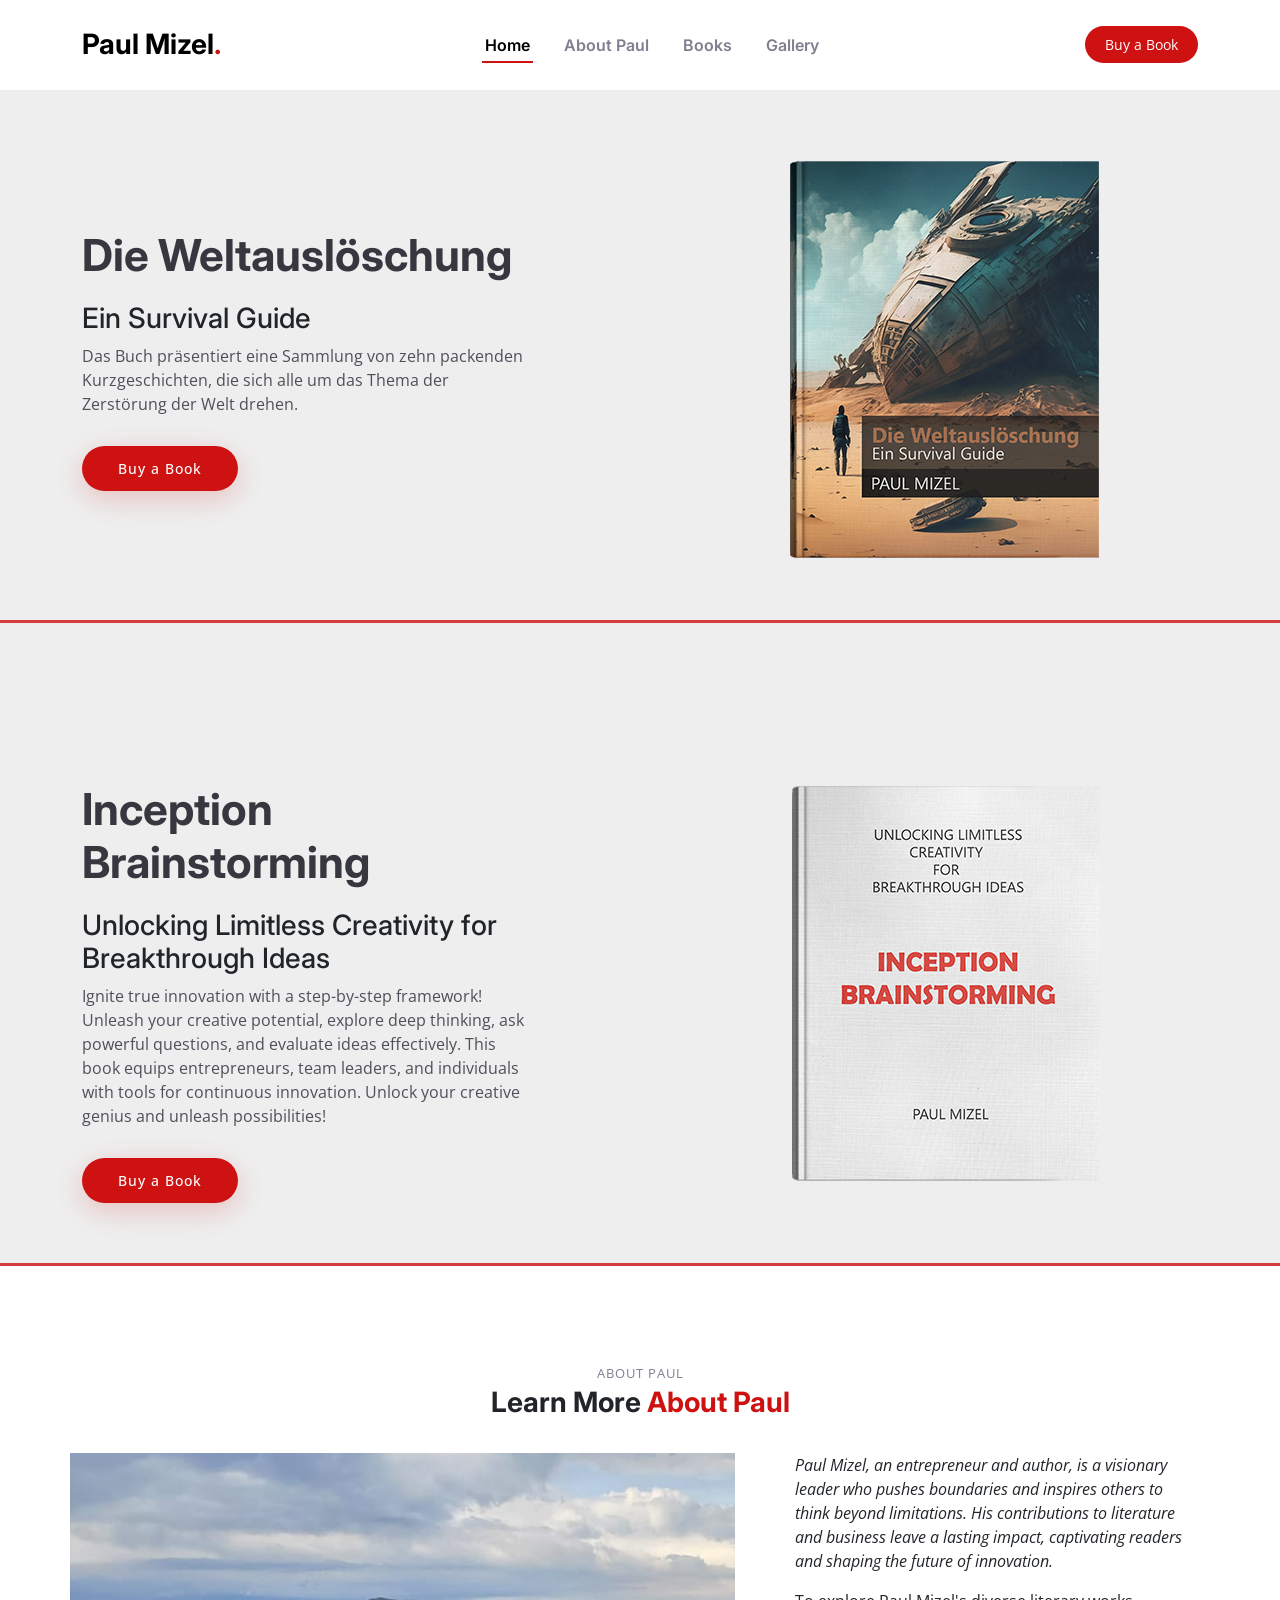
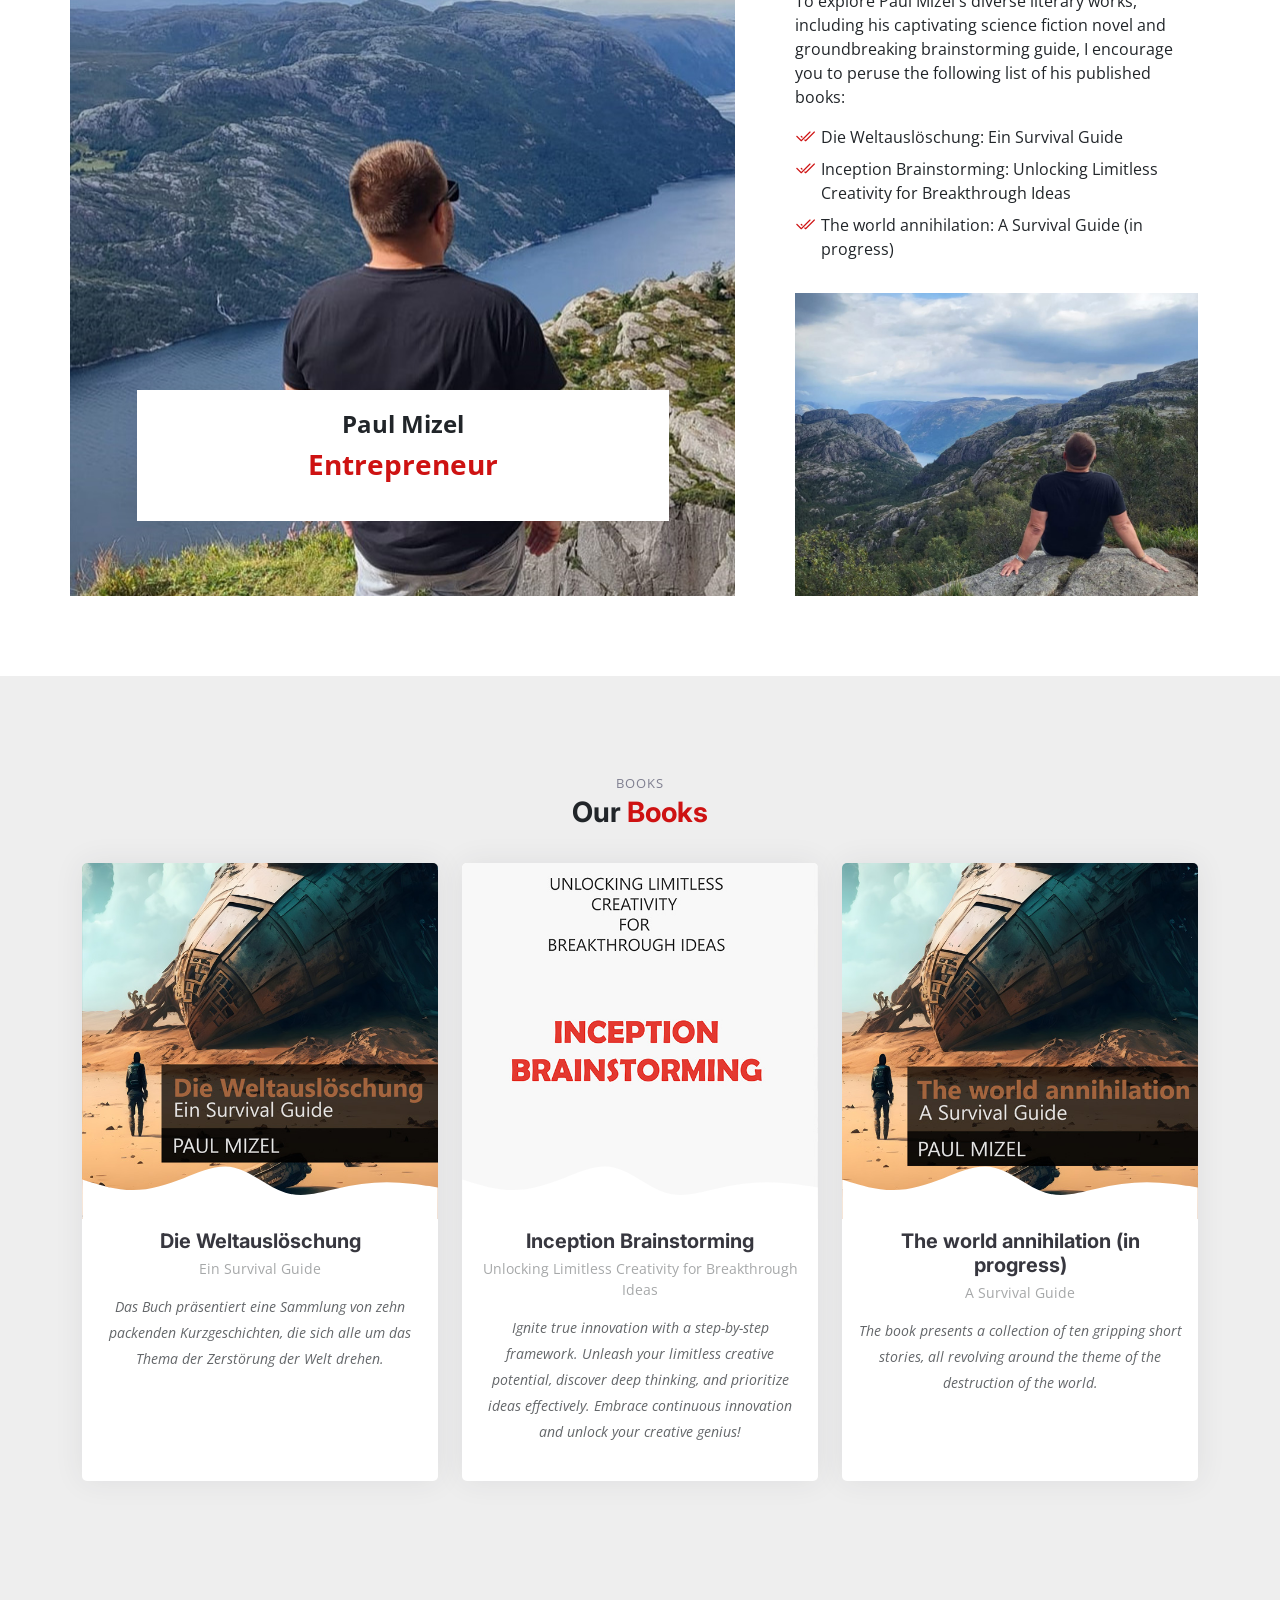
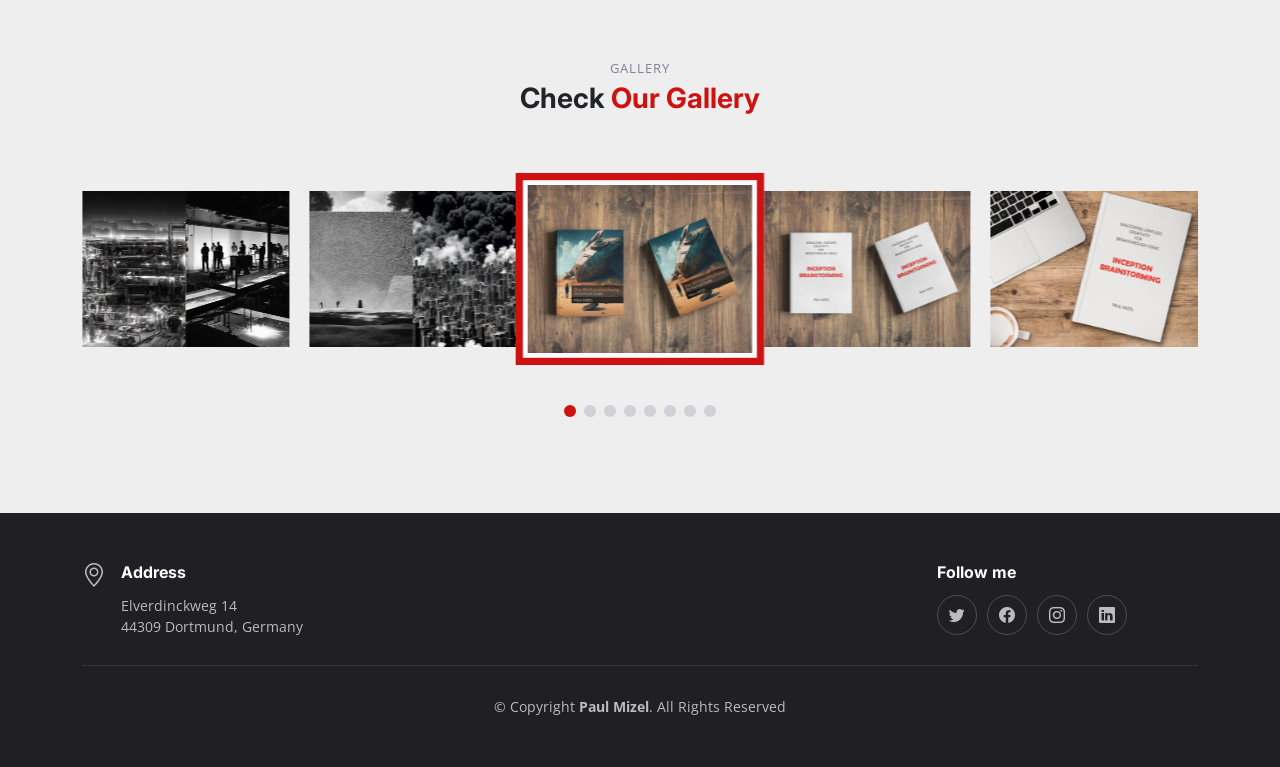
==== docs/index.html @ 8e51899e "update website" ====
<!DOCTYPE html>
<html lang="en">
<head>
<meta charset="utf-8">
<meta content="width=device-width, initial-scale=1.0" name="viewport">
<title>Paul Mizel</title>
<meta content="" name="description">
<meta content="" name="keywords">
<!-- Favicons -->
<link href="assets/img/favicon.png" rel="icon">
<link href="assets/img/apple-touch-icon.png" rel="apple-touch-icon">
<!-- Google Fonts -->
<link rel="preconnect" href="https://fonts.googleapis.com">
<link rel="preconnect" href="https://fonts.gstatic.com" crossorigin>
<link href="https://fonts.googleapis.com/css2?family=Open+Sans:ital,wght@0,300;0,400;0,500;0,600;0,700;1,300;1,400;1,600;1,700&family=Amatic+SC:ital,wght@0,300;0,400;0,500;0,600;0,700;1,300;1,400;1,500;1,600;1,700&family=Inter:ital,wght@0,300;0,400;0,500;0,600;0,700;1,300;1,400;1,500;1,600;1,700&display=swap" rel="stylesheet">
<!-- Vendor CSS Files -->
<link href="assets/vendor/bootstrap/css/bootstrap.min.css" rel="stylesheet">
<link href="assets/vendor/bootstrap-icons/bootstrap-icons.css" rel="stylesheet">
<link href="assets/vendor/aos/aos.css" rel="stylesheet">
<link href="assets/vendor/glightbox/css/glightbox.min.css" rel="stylesheet">
<link href="assets/vendor/swiper/swiper-bundle.min.css" rel="stylesheet">
<!-- Template Main CSS File -->
<link href="assets/css/main.css" rel="stylesheet">
</head>
<body>
<!-- ======= Header ======= -->
<header id="header" class="header fixed-top d-flex align-items-center">
<div class="container d-flex align-items-center justify-content-between">
<a href="index.html" class="logo d-flex align-items-center me-auto me-lg-0">
<!-- Uncomment the line below if you also wish to use an image logo -->
<!-- <img src="assets/img/logo.png" alt=""> -->
<h1>Paul Mizel<span>.</span></h1>
</a>
<nav id="navbar" class="navbar">
<ul>
<li><a href="#hero">Home</a></li>
<li><a href="#about">About Paul</a></li>
<li><a href="#books">Books</a></li>
<!--
<li><a href="#events">Events</a></li>
<li><a href="#chefs">Chefs</a></li>
-->
<li><a href="#gallery">Gallery</a></li>
<!--
<li class="dropdown"><a href="#"><span>Drop Down</span> <i class="bi bi-chevron-down dropdown-indicator"></i></a>
<ul>
<li><a href="#">Drop Down 1</a></li>
<li class="dropdown"><a href="#"><span>Deep Drop Down</span> <i class="bi bi-chevron-down dropdown-indicator"></i></a>
<ul>
<li><a href="#">Deep Drop Down 1</a></li>
<li><a href="#">Deep Drop Down 2</a></li>
<li><a href="#">Deep Drop Down 3</a></li>
<li><a href="#">Deep Drop Down 4</a></li>
<li><a href="#">Deep Drop Down 5</a></li>
</ul>
</li>
<li><a href="#">Drop Down 2</a></li>
<li><a href="#">Drop Down 3</a></li>
<li><a href="#">Drop Down 4</a></li>
</ul>
</li>
<li><a href="#contact">Contact</a></li>
-->
</ul>
</nav><!-- .navbar -->
<a class="btn-book-a-table" href="https://www.amazon.com/stores/Paul-Mizel/author/B0C53MPQ5F" target="_blank">Buy a Book</a>
<i class="mobile-nav-toggle mobile-nav-show bi bi-list"></i>
<i class="mobile-nav-toggle mobile-nav-hide d-none bi bi-x"></i>
</div>
</header><!-- End Header -->
<!-- ======= Hero Section ======= -->
<section id="hero" class="hero d-flex align-items-center section-bg">
<div class="container">
<div class="row justify-content-between gy-5">
<div class="col-lg-5 order-2 order-lg-1 d-flex flex-column justify-content-center align-items-center align-items-lg-start text-center text-lg-start">
<h2 data-aos="fade-up">Die Weltauslöschung</h2>
<h3 data-aos="fade-up">Ein Survival Guide</h3>
<p data-aos="fade-up" data-aos-delay="100">
Das Buch präsentiert eine Sammlung von zehn packenden Kurzgeschichten,
die sich alle um das Thema der Zerstörung der Welt drehen.
</p>
<div class="d-flex" data-aos="fade-up" data-aos-delay="200">
<a href="https://www.amazon.de/Die-Weltausl%C3%B6schung-Ein-Survival-Guide/dp/B0C51XG72P" class="btn-book-a-table" target="_blank">Buy a Book</a>
<!--<a href="https://www.youtube.com/watch?v=LXb3EKWsInQ" class="glightbox btn-watch-video d-flex align-items-center"><i class="bi bi-play-circle"></i><span>Watch Video</span></a>-->
</div>
</div>
<div class="col-lg-5 order-1 order-lg-2 text-center text-lg-start">
<img src="assets/img/hero-img-1.png" class="img-fluid" alt="" data-aos="zoom-out" data-aos-delay="300">
</div>
</div>
</div>
</section><!-- End Hero Section -->
<!-- ======= Hero Section ======= -->
<section id="hero" class="hero d-flex align-items-center section-bg">
<div class="container">
<div class="row justify-content-between gy-5">
<div class="col-lg-5 order-2 order-lg-1 d-flex flex-column justify-content-center align-items-center align-items-lg-start text-center text-lg-start">
<h2 data-aos="fade-up">Inception Brainstorming</h2>
<h3 data-aos="fade-up">Unlocking Limitless Creativity for Breakthrough Ideas</h3>
<p data-aos="fade-up" data-aos-delay="100">
Ignite true innovation with a step-by-step framework! Unleash your creative potential, explore deep thinking, ask powerful questions, and evaluate ideas effectively.
This book equips entrepreneurs, team leaders, and individuals with tools for continuous innovation. Unlock your creative genius and unleash possibilities!
</p>
<div class="d-flex" data-aos="fade-up" data-aos-delay="200">
<a href="https://www.amazon.com/dp/B0C5P9NNXL?ref_=ast_author_dp" class="btn-book-a-table" target="_blank">Buy a Book</a>
<!--<a href="https://www.youtube.com/watch?v=LXb3EKWsInQ" class="glightbox btn-watch-video d-flex align-items-center"><i class="bi bi-play-circle"></i><span>Watch Video</span></a>-->
</div>
</div>
<div class="col-lg-5 order-1 order-lg-2 text-center text-lg-start">
<img src="assets/img/hero-img-2.png" class="img-fluid" alt="" data-aos="zoom-out" data-aos-delay="300">
</div>
</div>
</div>
</section><!-- End Hero Section -->
<main id="main">
<!-- ======= About Section ======= -->
<section id="about" class="about">
<div class="container" data-aos="fade-up">
<div class="section-header">
<h2>About Paul</h2>
<p>Learn More <span>About Paul</span></p>
</div>
<div class="row gy-4">
<div class="col-lg-7 position-relative about-img" style="background-image: url(assets/img/about.jpg) ;" data-aos="fade-up" data-aos-delay="150">
<div class="call-us position-absolute">
<h4>Paul Mizel</h4>
<p>Entrepreneur</p>
</div>
</div>
<div class="col-lg-5 d-flex align-items-end" data-aos="fade-up" data-aos-delay="300">
<div class="content ps-0 ps-lg-5">
<p class="fst-italic">
Paul Mizel, an entrepreneur and author, is a visionary leader who pushes boundaries and inspires others to think beyond limitations.
His contributions to literature and business leave a lasting impact, captivating readers and shaping the future of innovation.
</p>
<p>
To explore Paul Mizel's diverse literary works, including his captivating science fiction novel and groundbreaking brainstorming guide, I encourage you to peruse the following list of his published books:
</p>
<ul>
<li><i class="bi bi-check2-all"></i> Die Weltauslöschung: Ein Survival Guide</li>
<li><i class="bi bi-check2-all"></i> Inception Brainstorming: Unlocking Limitless Creativity for Breakthrough Ideas</li>
<li><i class="bi bi-check2-all"></i> The world annihilation: A Survival Guide (in progress)</li>
</ul>
<div class="position-relative mt-4">
<img src="assets/img/about-2.jpg" class="img-fluid" alt="">
<!--<a href="https://www.youtube.com/watch?v=LXb3EKWsInQ" class="glightbox play-btn"></a>-->
</div>
</div>
</div>
</div>
</div>
</section><!-- End About Section -->
<!-- ======= Chefs Section ======= -->
<section id="books" class="chefs section-bg">
<div class="container" data-aos="fade-up">
<div class="section-header">
<h2>Books</h2>
<p>Our <span>Books</span></p>
</div>
<div class="row gy-4">
<div class="col-lg-4 col-md-6 d-flex align-items-stretch" data-aos="fade-up" data-aos-delay="100">
<div class="chef-member">
<div class="member-img">
<img src="assets/img/books/1.jpg" class="img-fluid" alt="">
<div class="social">
<a href=""><i class="bi bi-eye"></i></a>
<a href=""><i class="bi bi-bag"></i></a>
</div>
</div>
<div class="member-info">
<h4>Die Weltauslöschung</h4>
<span>Ein Survival Guide</span>
<p>Das Buch präsentiert eine Sammlung von zehn packenden Kurzgeschichten,
die sich alle um das Thema der Zerstörung der Welt drehen. </p>
</div>
</div>
</div><!-- End Chefs Member -->
<div class="col-lg-4 col-md-6 d-flex align-items-stretch" data-aos="fade-up" data-aos-delay="200">
<div class="chef-member">
<div class="member-img">
<img src="assets/img/books/2.jpg" class="img-fluid" alt="">
<div class="social">
<a href=""><i class="bi bi-eye"></i></a>
<a href=""><i class="bi bi-bag"></i></a>
</div>
</div>
<div class="member-info">
<h4>Inception Brainstorming</h4>
<span>Unlocking Limitless Creativity for Breakthrough Ideas</span>
<p>Ignite true innovation with a step-by-step framework. Unleash your limitless creative potential, discover deep thinking, and prioritize ideas effectively.
Embrace continuous innovation and unlock your creative genius!</p>
</div>
</div>
</div><!-- End Chefs Member -->
<div class="col-lg-4 col-md-6 d-flex align-items-stretch" data-aos="fade-up" data-aos-delay="300">
<div class="chef-member">
<div class="member-img">
<img src="assets/img/books/3.jpg" class="img-fluid" alt="">
<div class="social">
<a href=""><i class="bi bi-eye"></i></a>
<a href=""><i class="bi bi-bag"></i></a>
</div>
</div>
<div class="member-info">
<h4>The world annihilation (in progress)</h4>
<span>A Survival Guide</span>
<p>The book presents a collection of ten gripping short stories, all revolving around the theme of the destruction of the world. </p>
</div>
</div>
</div><!-- End Chefs Member -->
</div>
</div>
</section><!-- End Chefs Section -->
<!-- ======= Gallery Section ======= -->
<section id="gallery" class="gallery section-bg">
<div class="container" data-aos="fade-up">
<div class="section-header">
<h2>gallery</h2>
<p>Check <span>Our Gallery</span></p>
</div>
<div class="gallery-slider swiper">
<div class="swiper-wrapper align-items-center">
<div class="swiper-slide"><a class="glightbox" data-gallery="images-gallery" href="assets/img/gallery/0.jpg"><img src="assets/img/gallery/0.jpg" class="img-fluid" alt=""></a></div>
<div class="swiper-slide"><a class="glightbox" data-gallery="images-gallery" href="assets/img/gallery/1.jpg"><img src="assets/img/gallery/1.jpg" class="img-fluid" alt=""></a></div>
<div class="swiper-slide"><a class="glightbox" data-gallery="images-gallery" href="assets/img/gallery/2.jpg"><img src="assets/img/gallery/2.jpg" class="img-fluid" alt=""></a></div>
<div class="swiper-slide"><a class="glightbox" data-gallery="images-gallery" href="assets/img/gallery/3.jpg"><img src="assets/img/gallery/3.jpg" class="img-fluid" alt=""></a></div>
<div class="swiper-slide"><a class="glightbox" data-gallery="images-gallery" href="assets/img/gallery/4.jpg"><img src="assets/img/gallery/4.jpg" class="img-fluid" alt=""></a></div>
<div class="swiper-slide"><a class="glightbox" data-gallery="images-gallery" href="assets/img/gallery/5.jpg"><img src="assets/img/gallery/5.jpg" class="img-fluid" alt=""></a></div>
<div class="swiper-slide"><a class="glightbox" data-gallery="images-gallery" href="assets/img/gallery/6.jpg"><img src="assets/img/gallery/6.jpg" class="img-fluid" alt=""></a></div>
<div class="swiper-slide"><a class="glightbox" data-gallery="images-gallery" href="assets/img/gallery/7.jpg"><img src="assets/img/gallery/7.jpg" class="img-fluid" alt=""></a></div>
</div>
<div class="swiper-pagination"></div>
</div>
</div>
</section><!-- End Gallery Section -->
</main><!-- End #main -->
<!-- ======= Footer ======= -->
<footer id="footer" class="footer">
<div class="container">
<div class="row gy-3">
<div class="col-lg-3 col-md-6 d-flex">
<i class="bi bi-geo-alt icon"></i>
<div>
<h4>Address</h4>
<p>
Elverdinckweg 14 <br>
44309 Dortmund, Germany<br>
</p>
</div>
</div>
<div class="col-lg-3 col-md-6 footer-links d-flex">
<!--<i class="bi bi-telephone icon"></i>
<div>
<h4>Reservations</h4>
<p>
<strong>Phone:</strong> +1 5589 55488 55<br>
<strong>Email:</strong> info@example.com<br>
</p>
</div>-->
</div>
<div class="col-lg-3 col-md-6 footer-links d-flex">
<!--<i class="bi bi-clock icon"></i>
<div>
<h4>Opening Hours</h4>
<p>
<strong>Mon-Sat: 11AM</strong> - 23PM<br>
Sunday: Closed
</p>
</div>-->
</div>
<div class="col-lg-3 col-md-6 footer-links">
<h4>Follow me</h4>
<div class="social-links d-flex">
<a href="https://twitter.com/paulmizel" class="twitter"><i class="bi bi-twitter"></i></a>
<a href="https://www.facebook.com/paul.mizel" class="facebook"><i class="bi bi-facebook"></i></a>
<a href="https://www.instagram.com/paulmizel/" class="instagram"><i class="bi bi-instagram"></i></a>
<a href="https://www.linkedin.com/in/pmizel/" class="linkedin"><i class="bi bi-linkedin"></i></a>
</div>
</div>
</div>
</div>
<div class="container">
<div class="copyright">
&copy; Copyright <strong><span>Paul Mizel</span></strong>. All Rights Reserved
</div>
</div>
</footer><!-- End Footer -->
<!-- End Footer -->
<a href="#" class="scroll-top d-flex align-items-center justify-content-center"><i class="bi bi-arrow-up-short"></i></a>
<div id="preloader"></div>
<!-- Vendor JS Files -->
<script src="assets/vendor/bootstrap/js/bootstrap.bundle.min.js"></script>
<script src="assets/vendor/aos/aos.js"></script>
<script src="assets/vendor/glightbox/js/glightbox.min.js"></script>
<script src="assets/vendor/purecounter/purecounter_vanilla.js"></script>
<script src="assets/vendor/swiper/swiper-bundle.min.js"></script>
<script src="assets/vendor/php-email-form/validate.js"></script>
<!-- Template Main JS File -->
<script src="assets/js/main.js"></script>
</body>
</html>
---- docs/assets/css/main.css ----
/*--------------------------------------------------------------
# Set main reusable colors and fonts using CSS variables
# Learn more about CSS variables at https://developer.mozilla.org/en-US/docs/Web/CSS/Using_CSS_custom_properties
--------------------------------------------------------------*/
/* Fonts */
:root {
  --font-default: "Open Sans", system-ui, -apple-system, "Segoe UI", Roboto, "Helvetica Neue", Arial, "Noto Sans", "Liberation Sans", sans-serif, "Apple Color Emoji", "Segoe UI Emoji", "Segoe UI Symbol", "Noto Color Emoji";
  --font-primary: "Amatic SC", sans-serif;
  --font-secondary: "Inter", sans-serif;
}

/* Colors */
:root {
  --color-default: #212529;
  --color-primary: #ce1212;
  --color-secondary: #37373f;
}

/* Smooth scroll behavior */
:root {
  scroll-behavior: smooth;
}

/*--------------------------------------------------------------
# General
--------------------------------------------------------------*/
body {
  font-family: var(--font-default);
  color: var(--color-default);
}

a {
  color: var(--color-primary);
  text-decoration: none;
}

a:hover {
  color: #ec2727;
  text-decoration: none;
}

h1,
h2,
h3,
h4,
h5,
h6 {
  font-family: var(--font-secondary);
}

/*--------------------------------------------------------------
# Sections & Section Header
--------------------------------------------------------------*/
section {
  overflow: hidden;
  padding: 80px 0;
}

.section-bg {
  background-color: #eee;
}

.section-header {
  text-align: center;
  padding-bottom: 30px;
}

.section-header h2 {
  font-size: 13px;
  letter-spacing: 1px;
  font-weight: 400;
  margin: 0;
  padding: 20px 0 0 0;
  color: #7f7f90;
  text-transform: uppercase;
  font-family: var(--font-default);  
}

.section-header p {
  margin: 0;
  font-size: 28px;
  font-weight: 700;
  font-family: var(--font-secondary);
}

.section-header p span {
  color: var(--color-primary);
}

/*--------------------------------------------------------------
# Breadcrumbs
--------------------------------------------------------------*/
.breadcrumbs {
  padding: 15px 0;
  background: rgba(55, 55, 63, 0.05);
  margin-top: 90px;
}

@media (max-width: 575px) {
  .breadcrumbs {
    margin-top: 70px;
  }
}

.breadcrumbs h2 {
  font-size: 24px;
  font-weight: 400;
  margin: 0;
}

.breadcrumbs ol {
  display: flex;
  flex-wrap: wrap;
  list-style: none;
  padding: 0;
  margin: 0;
  font-size: 14px;
}

.breadcrumbs ol li+li {
  padding-left: 10px;
}

.breadcrumbs ol li+li::before {
  display: inline-block;
  padding-right: 10px;
  color: #676775;
  content: "/";
}

@media (max-width: 992px) {
  .breadcrumbs .d-flex {
    display: block !important;
  }

  .breadcrumbs h2 {
    margin-bottom: 10px;
  }

  .breadcrumbs ol {
    display: block;
  }

  .breadcrumbs ol li {
    display: inline-block;
  }
}

/*--------------------------------------------------------------
# Scroll top button
--------------------------------------------------------------*/
.scroll-top {
  position: fixed;
  visibility: hidden;
  opacity: 0;
  right: 15px;
  bottom: 15px;
  z-index: 99999;
  background: var(--color-primary);
  width: 44px;
  height: 44px;
  border-radius: 50px;
  transition: all 0.4s;
}

.scroll-top i {
  font-size: 24px;
  color: #fff;
  line-height: 0;
}

.scroll-top:hover {
  background: #ec2727;
  color: #fff;
}

.scroll-top.active {
  visibility: visible;
  opacity: 1;
}

/*--------------------------------------------------------------
# Preloader
--------------------------------------------------------------*/
#preloader {
  position: fixed;
  inset: 0;
  z-index: 9999;
  overflow: hidden;
  background: #fff;
  transition: all 0.6s ease-out;
  width: 100%;
  height: 100vh;
}

#preloader:before,
#preloader:after {
  content: "";
  position: absolute;
  border: 4px solid var(--color-primary);
  border-radius: 50%;
  animation: animate-preloader 2s cubic-bezier(0, 0.2, 0.8, 1) infinite;
}

#preloader:after {
  animation-delay: -0.5s;
}

@keyframes animate-preloader {
  0% {
    width: 10px;
    height: 10px;
    top: calc(50% - 5px);
    left: calc(50% - 5px);
    opacity: 1;
  }

  100% {
    width: 72px;
    height: 72px;
    top: calc(50% - 36px);
    left: calc(50% - 36px);
    opacity: 0;
  }
}

/*--------------------------------------------------------------
# Disable aos animation delay on mobile devices
--------------------------------------------------------------*/
@media screen and (max-width: 768px) {
  [data-aos-delay] {
    transition-delay: 0 !important;
  }
}

/*--------------------------------------------------------------
# Header
--------------------------------------------------------------*/
.header {
  background: #fff;
  transition: all 0.5s;
  z-index: 997;
  height: 90px;
  border-bottom: 1px solid #fff;
}

@media (max-width: 575px) {
  .header {
    height: 70px;
  }
}

.header.sticked {
  border-color: #fff;
  border-color: #eee;
}

.header .logo img {
  max-height: 40px;
  margin-right: 6px;
}

.header .logo h1 {
  font-size: 28px;
  font-weight: 700;
  color: #000;
  margin: 0;
  font-family: var(--font-secondary);
}

.header .logo h1 span {
  color: var(--color-primary);
}

.header .btn-book-a-table,
.header .btn-book-a-table:focus {
  font-size: 14px;
  color: #fff;
  background: var(--color-primary);
  padding: 8px 20px;
  margin-left: 30px;
  border-radius: 50px;
  transition: 0.3s;
}

.header .btn-book-a-table:hover,
.header .btn-book-a-table:focus:hover {
  color: #fff;
  background: rgba(206, 18, 18, 0.8);
}

section {
  scroll-margin-top: 90px;
}

/*--------------------------------------------------------------
# Desktop Navigation
--------------------------------------------------------------*/
@media (min-width: 1280px) {
  .navbar {
    padding: 0;
  }

  .navbar ul {
    margin: 0;
    padding: 0;
    display: flex;
    list-style: none;
    align-items: center;
  }

  .navbar li {
    position: relative;
  }

  .navbar>ul>li {
    white-space: nowrap;
    padding: 10px 0 10px 28px;
  }

  .navbar a,
  .navbar a:focus {
    display: flex;
    align-items: center;
    justify-content: space-between;
    padding: 0 3px;
    font-family: var(--font-secondary);
    font-size: 16px;
    font-weight: 600;
    color: #7f7f90;
    white-space: nowrap;
    transition: 0.3s;
    position: relative;
  }

  .navbar a i,
  .navbar a:focus i {
    font-size: 12px;
    line-height: 0;
    margin-left: 5px;
  }

  .navbar>ul>li>a:before {
    content: "";
    position: absolute;
    width: 100%;
    height: 2px;
    bottom: -6px;
    left: 0;
    background-color: var(--color-primary);
    visibility: hidden;
    width: 0px;
    transition: all 0.3s ease-in-out 0s;
  }

  .navbar a:hover:before,
  .navbar li:hover>a:before,
  .navbar .active:before {
    visibility: visible;
    width: 100%;
  }

  .navbar a:hover,
  .navbar .active,
  .navbar .active:focus,
  .navbar li:hover>a {
    color: #000;
  }

  .navbar .dropdown ul {
    display: block;
    position: absolute;
    left: 28px;
    top: calc(100% + 30px);
    margin: 0;
    padding: 10px 0;
    z-index: 99;
    opacity: 0;
    visibility: hidden;
    background: #fff;
    box-shadow: 0px 0px 30px rgba(127, 137, 161, 0.25);
    transition: 0.3s;
    border-radius: 4px;
  }

  .navbar .dropdown ul li {
    min-width: 200px;
  }

  .navbar .dropdown ul a {
    padding: 10px 20px;
    font-size: 15px;
    text-transform: none;
    font-weight: 600;
  }

  .navbar .dropdown ul a i {
    font-size: 12px;
  }

  .navbar .dropdown ul a:hover,
  .navbar .dropdown ul .active:hover,
  .navbar .dropdown ul li:hover>a {
    color: var(--color-primary);
  }

  .navbar .dropdown:hover>ul {
    opacity: 1;
    top: 100%;
    visibility: visible;
  }

  .navbar .dropdown .dropdown ul {
    top: 0;
    left: calc(100% - 30px);
    visibility: hidden;
  }

  .navbar .dropdown .dropdown:hover>ul {
    opacity: 1;
    top: 0;
    left: 100%;
    visibility: visible;
  }
}

@media (min-width: 1280px) and (max-width: 1366px) {
  .navbar .dropdown .dropdown ul {
    left: -90%;
  }

  .navbar .dropdown .dropdown:hover>ul {
    left: -100%;
  }
}

@media (min-width: 1280px) {

  .mobile-nav-show,
  .mobile-nav-hide {
    display: none;
  }
}

/*--------------------------------------------------------------
# Mobile Navigation
--------------------------------------------------------------*/
@media (max-width: 1279px) {
  .navbar {
    position: fixed;
    top: 0;
    right: -100%;
    width: 100%;
    max-width: 400px;
    border-left: 1px solid #666;
    bottom: 0;
    transition: 0.3s;
    z-index: 9997;
  }

  .navbar ul {
    position: absolute;
    inset: 0;
    padding: 50px 0 10px 0;
    margin: 0;
    background: rgba(255, 255, 255, 0.9);
    overflow-y: auto;
    transition: 0.3s;
    z-index: 9998;
  }

  .navbar a,
  .navbar a:focus {
    display: flex;
    align-items: center;
    justify-content: space-between;
    padding: 10px 20px;
    font-family: var(--font-secondary);
    border-bottom: 2px solid rgba(255, 255, 255, 0.8);
    font-size: 16px;
    font-weight: 600;
    color: #7f7f90;
    white-space: nowrap;
    transition: 0.3s;
  }

  .navbar a i,
  .navbar a:focus i {
    font-size: 12px;
    line-height: 0;
    margin-left: 5px;
  }

  .navbar a:hover,
  .navbar li:hover>a {
    color: #000;
  }

  .navbar .active,
  .navbar .active:focus {
    color: #000;
    border-color: var(--color-primary);
  }

  .navbar .dropdown ul,
  .navbar .dropdown .dropdown ul {
    position: static;
    display: none;
    padding: 10px 0;
    margin: 10px 20px;
    transition: all 0.5s ease-in-out;
    border: 1px solid #eee;
  }

  .navbar .dropdown>.dropdown-active,
  .navbar .dropdown .dropdown>.dropdown-active {
    display: block;
  }

  .mobile-nav-show {
    color: var(--color-secondary);
    font-size: 28px;
    cursor: pointer;
    line-height: 0;
    transition: 0.5s;
    z-index: 9999;
    margin: 0 10px 0 20px;
  }

  .mobile-nav-hide {
    color: var(--color-secondary);
    font-size: 32px;
    cursor: pointer;
    line-height: 0;
    transition: 0.5s;
    position: fixed;
    right: 20px;
    top: 20px;
    z-index: 9999;
  }

  .mobile-nav-active {
    overflow: hidden;
  }

  .mobile-nav-active .navbar {
    right: 0;
  }

  .mobile-nav-active .navbar:before {
    content: "";
    position: fixed;
    inset: 0;
    background: rgba(255, 255, 255, 0.8);
    z-index: 9996;
  }
}

/*--------------------------------------------------------------
# About Section
--------------------------------------------------------------*/
.about .about-img {
  min-height: 500px;
}

.about h3 {
  font-weight: 700;
  font-size: 36px;
  margin-bottom: 30px;
  font-family: var(--font-secondary);
}

.about .call-us {
  left: 10%;
  right: 10%;
  bottom: 10%;
  background-color: #fff;
  box-shadow: 0px 2px 25px rgba(0, 0, 0, 0.08);
  padding: 20px;
  text-align: center;
}

.about .call-us h4 {
  font-size: 24px;
  font-weight: 700;
  margin-bottom: 5px;
  font-family: var(--font-default);
}

.about .call-us p {
  font-size: 28px;
  font-weight: 700;
  color: var(--color-primary);
}

.about .content ul {
  list-style: none;
  padding: 0;
}

.about .content ul li {
  padding: 0 0 8px 26px;
  position: relative;
}

.about .content ul i {
  position: absolute;
  font-size: 20px;
  left: 0;
  top: -3px;
  color: var(--color-primary);
}

.about .content p:last-child {
  margin-bottom: 0;
}

.about .play-btn {
  width: 94px;
  height: 94px;
  background: radial-gradient(var(--color-primary) 50%, rgba(206, 18, 18, 0.4) 52%);
  border-radius: 50%;
  display: block;
  position: absolute;
  left: calc(50% - 47px);
  top: calc(50% - 47px);
  overflow: hidden;
}

.about .play-btn:before {
  content: "";
  position: absolute;
  width: 120px;
  height: 120px;
  animation-delay: 0s;
  animation: pulsate-btn 2s;
  animation-direction: forwards;
  animation-iteration-count: infinite;
  animation-timing-function: steps;
  opacity: 1;
  border-radius: 50%;
  border: 5px solid rgba(206, 18, 18, 0.7);
  top: -15%;
  left: -15%;
  background: rgba(198, 16, 0, 0);
}

.about .play-btn:after {
  content: "";
  position: absolute;
  left: 50%;
  top: 50%;
  transform: translateX(-40%) translateY(-50%);
  width: 0;
  height: 0;
  border-top: 10px solid transparent;
  border-bottom: 10px solid transparent;
  border-left: 15px solid #fff;
  z-index: 100;
  transition: all 400ms cubic-bezier(0.55, 0.055, 0.675, 0.19);
}

.about .play-btn:hover:before {
  content: "";
  position: absolute;
  left: 50%;
  top: 50%;
  transform: translateX(-40%) translateY(-50%);
  width: 0;
  height: 0;
  border: none;
  border-top: 10px solid transparent;
  border-bottom: 10px solid transparent;
  border-left: 15px solid #fff;
  z-index: 200;
  animation: none;
  border-radius: 0;
}

.about .play-btn:hover:after {
  border-left: 15px solid var(--color-primary);
  transform: scale(20);
}

@keyframes pulsate-btn {
  0% {
    transform: scale(0.6, 0.6);
    opacity: 1;
  }

  100% {
    transform: scale(1, 1);
    opacity: 0;
  }
}

/*--------------------------------------------------------------
# Why Us Section
--------------------------------------------------------------*/
.why-us .why-box {
  padding: 30px;
  background: var(--color-primary);
  color: #fff;
}

.why-us .why-box h3 {
  font-weight: 700;
  font-size: 34px;
  margin-bottom: 30px;
}

.why-us .why-box p {
  margin-bottom: 30px;
}

.why-us .why-box .more-btn {
  display: inline-block;
  background: rgba(255, 255, 255, 0.3);
  padding: 6px 30px 8px 30px;
  color: #fff;
  border-radius: 50px;
  transition: all ease-in-out 0.4s;
}

.why-us .why-box .more-btn i {
  font-size: 14px;
}

.why-us .why-box .more-btn:hover {
  color: var(--color-primary);
  background: #fff;
}

.why-us .icon-box {
  text-align: center;
  background: #fff;
  padding: 40px 30px;
  width: 100%;
  height: 100%;
  border: 1px solid rgba(55, 55, 63, 0.1);
  transition: 0.3s;
}

.why-us .icon-box i {
  color: var(--color-primary);
  margin-bottom: 30px;
  font-size: 32px;
  margin-bottom: 30px;
  background: rgba(206, 18, 18, 0.1);
  border-radius: 50px;
  display: flex;
  align-items: center;
  justify-content: center;
  width: 64px;
  height: 64px;
}

.why-us .icon-box h4 {
  font-size: 20px;
  font-weight: 400;
  margin: 0 0 30px 0;
  font-family: var(--font-secondary);
}

.why-us .icon-box p {
  font-size: 15px;
  color: #6c757d;
}

@media (min-width: 1200px) {
  .why-us .icon-box:hover {
    transform: scale(1.1);
  }
}

/*--------------------------------------------------------------
# Stats Counter Section
--------------------------------------------------------------*/
.stats-counter {
  background: linear-gradient(rgba(0, 0, 0, 0.5), rgba(0, 0, 0, 0.5)), url("../img/stats-bg.jpg") center center;
  background-size: cover;
  padding: 100px 0;
}

@media (min-width: 1365px) {
  .stats-counter {
    background-attachment: fixed;
  }
}

.stats-counter .stats-item {
  padding: 30px;
  width: 100%;
}

.stats-counter .stats-item span {
  font-size: 48px;
  display: block;
  color: #fff;
  font-weight: 700;
}

.stats-counter .stats-item p {
  padding: 0;
  margin: 0;
  font-family: var(--font-secondary);
  font-size: 16px;
  font-weight: 700;
  color: rgba(255, 255, 255, 0.6);
}

/*--------------------------------------------------------------
# Menu Section
--------------------------------------------------------------*/
.menu .nav-tabs {
  border: 0;
}

.menu .nav-link {
  margin: 0 10px;
  padding: 10px 5px;
  transition: 0.3s;
  color: var(--color-secondary);
  border-radius: 0;
  cursor: pointer;
  height: 100%;
  border: 0;
  border-bottom: 2px solid #b6b6bf;
}

@media (max-width: 575px) {
  .menu .nav-link {
    margin: 0 10px;
    padding: 10px 0;
  }
}

.menu .nav-link i {
  padding-right: 15px;
  font-size: 48px;
}

.menu .nav-link h4 {
  font-size: 18px;
  font-weight: 400;
  margin: 0;
  font-family: var(--font-secondary);
}

@media (max-width: 575px) {
  .menu .nav-link h4 {
    font-size: 16px;
  }
}

.menu .nav-link:hover {
  color: var(--color-primary);
}

.menu .nav-link.active {
  color: var(--color-primary);
  border-color: var(--color-primary);
}

.menu .tab-content .tab-header {
  padding: 30px 0;
}

.menu .tab-content .tab-header p {
  font-size: 14px;
  text-transform: uppercase;
  color: #676775;
  margin-bottom: 0;
}

.menu .tab-content .tab-header h3 {
  font-size: 36px;
  font-weight: 600;
  color: var(--color-primary);
}

.menu .tab-content .menu-item {
  -moz-text-align-last: center;
  text-align-last: center;
}

.menu .tab-content .menu-item .menu-img {
  padding: 0 60px;
  margin-bottom: 15px;
}

.menu .tab-content .menu-item h4 {
  font-size: 22px;
  font-weight: 500;
  color: var(--color-secondary);
  font-family: var(--font-secondary);
  font-weight: 30px;
  margin-bottom: 5px;
}

.menu .tab-content .menu-item .ingredients {
  font-family: var(--font-secondary);
  color: #8d8d9b;
  margin-bottom: 5px;
}

.menu .tab-content .menu-item .price {
  font-size: 24px;
  font-weight: 700;
  color: var(--color-primary);
}

/*--------------------------------------------------------------
# Testimonials Section
--------------------------------------------------------------*/
.testimonials .section-header {
  margin-bottom: 40px;
}

.testimonials .testimonials-carousel,
.testimonials .testimonials-slider {
  overflow: hidden;
}

.testimonials .testimonial-item .testimonial-content {
  border-left: 3px solid var(--color-primary);
  padding-left: 30px;
}

.testimonials .testimonial-item .testimonial-img {
  border-radius: 50%;
  border: 4px solid #fff;
  margin: 0 auto;
}

.testimonials .testimonial-item h3 {
  font-size: 20px;
  font-weight: bold;
  margin: 10px 0 5px 0;
  color: var(--color-default);
  font-family: var(--font-secondary);
}

.testimonials .testimonial-item h4 {
  font-size: 14px;
  color: #6c757d;
  margin: 0 0 10px 0;
  font-family: var(--font-secondary);
}

.testimonials .testimonial-item .stars i {
  color: #ffc107;
  margin: 0 1px;
}

.testimonials .testimonial-item .quote-icon-left,
.testimonials .testimonial-item .quote-icon-right {
  color: #f05656;
  font-size: 26px;
  line-height: 0;
}

.testimonials .testimonial-item .quote-icon-left {
  display: inline-block;
  left: -5px;
  position: relative;
}

.testimonials .testimonial-item .quote-icon-right {
  display: inline-block;
  right: -5px;
  position: relative;
  top: 10px;
  transform: scale(-1, -1);
}

.testimonials .testimonial-item p {
  font-style: italic;
}

.testimonials .swiper-pagination {
  margin-top: 40px;
  position: relative;
}

.testimonials .swiper-pagination .swiper-pagination-bullet {
  width: 12px;
  height: 12px;
  background-color: #d1d1d7;
  opacity: 1;
}

.testimonials .swiper-pagination .swiper-pagination-bullet-active {
  background-color: var(--color-primary);
}

/*--------------------------------------------------------------
# Events Section
--------------------------------------------------------------*/
.events .container-fluid {
  padding: 0;
}

.events .event-item {
  background-size: cover;
  background-position: cente;
  min-height: 600px;
  padding: 30px;
}

@media (max-width: 575px) {
  .events .event-item {
    min-height: 500px;
  }
}

.events .event-item:before {
  content: "";
  background: rgba(0, 0, 0, 0.6);
  position: absolute;
  inset: 0;
}

.events .event-item h3 {
  font-size: 24px;
  font-weight: 700;
  margin-bottom: 5px;
  color: #fff;
  position: relative;
}

.events .event-item .price {
  color: #fff;
  border-bottom: 2px solid var(--color-primary);
  font-size: 32px;
  font-weight: 700;
  margin-bottom: 15px;
  position: relative;
}

.events .event-item .description {
  margin-bottom: 0;
  color: rgba(255, 255, 255, 0.9);
  position: relative;
}

@media (min-width: 1200px) {
  .events .swiper-slide-active+.swiper-slide {
    border-left: 1px solid rgba(255, 255, 255, 0.5);
    border-right: 1px solid rgba(255, 255, 255, 0.5);
    z-index: 1;
  }
}

.events .swiper-pagination {
  margin-top: 20px;
  position: relative;
}

.events .swiper-pagination .swiper-pagination-bullet {
  width: 10px;
  height: 10px;
  background-color: #d1d1d7;
  opacity: 1;
}

.events .swiper-pagination .swiper-pagination-bullet-active {
  background-color: var(--color-primary);
}

/*--------------------------------------------------------------
# Chefs Section
--------------------------------------------------------------*/
.chefs .chef-member {
  overflow: hidden;
  text-align: center;
  border-radius: 5px;
  background: #fff;
  box-shadow: 0px 0 30px rgba(55, 55, 63, 0.08);
  transition: 0.3s;
}

.chefs .chef-member .member-img {
  position: relative;
  overflow: hidden;
}

.chefs .chef-member .member-img:after {
  position: absolute;
  content: "";
  left: 0;
  bottom: 0;
  height: 100%;
  width: 100%;
  background: url(../img/team-shape.svg) no-repeat center bottom;
  background-size: contain;
  z-index: 1;
}

.chefs .chef-member .social {
  position: absolute;
  right: -100%;
  top: 30px;
  opacity: 0;
  border-radius: 4px;
  transition: 0.5s;
  background: rgba(255, 255, 255, 0.8);
  z-index: 2;
}

.chefs .chef-member .social a {
  transition: color 0.3s;
  color: rgba(55, 55, 63, 0.4);
  margin: 15px 12px;
  display: block;
  line-height: 0;
  text-align: center;
}

.chefs .chef-member .social a:hover {
  color: rgba(55, 55, 63, 0.9);
}

.chefs .chef-member .social i {
  font-size: 18px;
}

.chefs .chef-member .member-info {
  padding: 10px 15px 20px 15px;
}

.chefs .chef-member .member-info h4 {
  font-weight: 700;
  margin-bottom: 5px;
  font-size: 20px;
  color: var(--color-secondary);
}

.chefs .chef-member .member-info span {
  display: block;
  font-size: 14px;
  font-weight: 400;
  color: rgba(33, 37, 41, 0.4);
}

.chefs .chef-member .member-info p {
  font-style: italic;
  font-size: 14px;
  padding-top: 15px;
  line-height: 26px;
  color: rgba(33, 37, 41, 0.7);
}

.chefs .chef-member:hover {
  transform: scale(1.08);
  box-shadow: 0px 0 30px rgba(55, 55, 63, 0.15);
}

.chefs .chef-member:hover .social {
  right: 8px;
  opacity: 1;
}

/*--------------------------------------------------------------
# Book A Table Section
--------------------------------------------------------------*/
.book-a-table .reservation-img {
  min-height: 500px;
  background-size: cover;
  background-position: center;
}

.book-a-table .reservation-form-bg {
  background: rgba(55, 55, 63, 0.04);
}

.book-a-table .php-email-form {
  padding: 40px;
}

@media (max-width: 575px) {
  .book-a-table .php-email-form {
    padding: 20px;
  }
}

.book-a-table .php-email-form h3 {
  font-size: 14px;
  font-weight: 700;
  text-transform: uppercase;
  letter-spacing: 1px;
}

.book-a-table .php-email-form h4 {
  font-size: 14px;
  font-weight: 700;
  text-transform: uppercase;
  letter-spacing: 1px;
  margin: 20px 0 0 0;
}

.book-a-table .php-email-form p {
  font-size: 14px;
  margin-bottom: 20px;
}

.book-a-table .php-email-form .error-message {
  display: none;
  color: #fff;
  background: #df1529;
  text-align: left;
  padding: 15px;
  margin-bottom: 24px;
  font-weight: 600;
}

.book-a-table .php-email-form .sent-message {
  display: none;
  color: #fff;
  background: #059652;
  text-align: center;
  padding: 15px;
  margin-bottom: 24px;
  font-weight: 600;
}

.book-a-table .php-email-form .loading {
  display: none;
  background: #fff;
  text-align: center;
  padding: 15px;
  margin-bottom: 24px;
}

.book-a-table .php-email-form .loading:before {
  content: "";
  display: inline-block;
  border-radius: 50%;
  width: 24px;
  height: 24px;
  margin: 0 10px -6px 0;
  border: 3px solid #059652;
  border-top-color: #fff;
  animation: animate-loading 1s linear infinite;
}

.book-a-table .php-email-form input,
.book-a-table .php-email-form textarea {
  border-radius: 0;
  box-shadow: none;
  font-size: 14px;
  border-radius: 0;
}

.book-a-table .php-email-form input:focus,
.book-a-table .php-email-form textarea:focus {
  border-color: var(--color-primary);
}

.book-a-table .php-email-form input {
  padding: 12px 15px;
}

.book-a-table .php-email-form textarea {
  padding: 12px 15px;
}

.book-a-table .php-email-form button[type=submit] {
  background: var(--color-primary);
  border: 0;
  padding: 14px 60px;
  color: #fff;
  transition: 0.4s;
  border-radius: 50px;
}

.book-a-table .php-email-form button[type=submit]:hover {
  background: #ec2727;
}

@keyframes animate-loading {
  0% {
    transform: rotate(0deg);
  }

  100% {
    transform: rotate(360deg);
  }
}

/*--------------------------------------------------------------
# Gallery Section
--------------------------------------------------------------*/
.gallery {
  overflow: hidden;
}

.gallery .swiper-pagination {
  margin-top: 20px;
  position: relative;
}

.gallery .swiper-pagination .swiper-pagination-bullet {
  width: 12px;
  height: 12px;
  background-color: #d1d1d7;
  opacity: 1;
}

.gallery .swiper-pagination .swiper-pagination-bullet-active {
  background-color: var(--color-primary);
}

.gallery .swiper-slide-active {
  text-align: center;
}

@media (min-width: 992px) {
  .gallery .swiper-wrapper {
    padding: 40px 0;
  }

  .gallery .swiper-slide-active {
    border: 6px solid var(--color-primary);
    padding: 4px;
    background: #fff;
    z-index: 1;
    transform: scale(1.2);
  }
}

/*--------------------------------------------------------------
# Contact Section
--------------------------------------------------------------*/
.contact .info-item {
  background: #f4f4f4;
  padding: 30px;
  height: 100%;
}

.contact .info-item .icon {
  display: flex;
  align-items: center;
  justify-content: center;
  width: 56px;
  height: 56px;
  font-size: 24px;
  line-height: 0;
  color: #fff;
  background: var(--color-primary);
  border-radius: 50%;
  margin-right: 15px;
}

.contact .info-item h3 {
  font-size: 20px;
  color: #6c757d;
  font-weight: 700;
  margin: 0 0 5px 0;
}

.contact .info-item p {
  padding: 0;
  margin: 0;
  line-height: 24px;
  font-size: 14px;
}

.contact .info-item .social-links a {
  font-size: 24px;
  display: inline-block;
  color: rgba(55, 55, 63, 0.7);
  line-height: 1;
  margin: 4px 6px 0 0;
  transition: 0.3s;
}

.contact .info-item .social-links a:hover {
  color: var(--color-primary);
}

.contact .php-email-form {
  width: 100%;
  margin-top: 30px;
  background: #fff;
  box-shadow: 0 0 30px rgba(0, 0, 0, 0.08);
}

.contact .php-email-form .form-group {
  padding-bottom: 20px;
}

.contact .php-email-form .error-message {
  display: none;
  color: #fff;
  background: #df1529;
  text-align: left;
  padding: 15px;
  font-weight: 600;
}

.contact .php-email-form .error-message br+br {
  margin-top: 25px;
}

.contact .php-email-form .sent-message {
  display: none;
  color: #fff;
  background: #059652;
  text-align: center;
  padding: 15px;
  font-weight: 600;
}

.contact .php-email-form .loading {
  display: none;
  background: #fff;
  text-align: center;
  padding: 15px;
}

.contact .php-email-form .loading:before {
  content: "";
  display: inline-block;
  border-radius: 50%;
  width: 24px;
  height: 24px;
  margin: 0 10px -6px 0;
  border: 3px solid #059652;
  border-top-color: #fff;
  animation: animate-loading 1s linear infinite;
}

.contact .php-email-form input,
.contact .php-email-form textarea {
  border-radius: 0;
  box-shadow: none;
  font-size: 14px;
}

.contact .php-email-form input:focus,
.contact .php-email-form textarea:focus {
  border-color: var(--color-primary);
}

.contact .php-email-form input {
  height: 48px;
}

.contact .php-email-form textarea {
  padding: 10px 12px;
}

.contact .php-email-form button[type=submit] {
  background: var(--color-primary);
  border: 0;
  padding: 12px 40px;
  color: #fff;
  transition: 0.4s;
  border-radius: 50px;
}

.contact .php-email-form button[type=submit]:hover {
  background: #ec2727;
}

@keyframes animate-loading {
  0% {
    transform: rotate(0deg);
  }

  100% {
    transform: rotate(360deg);
  }
}

/*--------------------------------------------------------------
# Hero Section
--------------------------------------------------------------*/
.hero {
  width: 100%;
  background-size: cover;
  position: relative;
  min-height: 60vh;
  padding: 160px 0 60px 0;
  border-bottom: 3px rgba(206, 18, 18, 0.8) solid;
}

.hero h2 {
  font-size: 44px;
  font-weight: 700;
  margin-bottom: 20px;
  color: var(--color-secondary);
  font-family: var(--font-secondary);
}

.hero h2 span {
  color: var(--color-primary);
}

.hero p {
  color: #4f4f5a;
  font-weight: 400;
  margin-bottom: 30px;
}

.hero .btn-book-a-table {
  font-weight: 500;
  font-size: 14px;
  letter-spacing: 1px;
  display: inline-block;
  padding: 12px 36px;
  border-radius: 50px;
  transition: 0.5s;
  color: #fff;
  background: var(--color-primary);
  box-shadow: 0 8px 28px rgba(206, 18, 18, 0.2);
}

.hero .btn-book-a-table:hover {
  background: rgba(206, 18, 18, 0.8);
  box-shadow: 0 8px 28px rgba(206, 18, 18, 0.45);
}

.hero .btn-watch-video {
  font-size: 16px;
  transition: 0.5s;
  margin-left: 25px;
  color: var(--font-secondary);
  font-weight: 600;
}

.hero .btn-watch-video i {
  color: var(--color-primary);
  font-size: 32px;
  transition: 0.3s;
  line-height: 0;
  margin-right: 8px;
}

.hero .btn-watch-video:hover {
  color: var(--color-primary);
}

.hero .btn-watch-video:hover i {
  color: rgba(206, 18, 18, 0.8);
}

@media (max-width: 640px) {
  .hero h2 {
    font-size: 36px;
  }

  .hero .btn-get-started,
  .hero .btn-watch-video {
    font-size: 14px;
  }
}

/*--------------------------------------------------------------
# Footer
--------------------------------------------------------------*/
.footer {
  font-size: 14px;
  background-color: #1f1f24;
  padding: 50px 0;
  color: rgba(255, 255, 255, 0.7);
}

.footer .icon {
  margin-right: 15px;
  font-size: 24px;
  line-height: 0;
}

.footer h4 {
  font-size: 16px;
  font-weight: bold;
  position: relative;
  padding-bottom: 5px;
  color: #fff;
}

.footer .footer-links {
  margin-bottom: 30px;
}

.footer .footer-links ul {
  list-style: none;
  padding: 0;
  margin: 0;
}

.footer .footer-links ul li {
  padding: 10px 0;
  display: flex;
  align-items: center;
}

.footer .footer-links ul li:first-child {
  padding-top: 0;
}

.footer .footer-links ul a {
  color: rgba(255, 255, 255, 0.6);
  transition: 0.3s;
  display: inline-block;
  line-height: 1;
}

.footer .footer-links ul a:hover {
  color: #fff;
}

.footer .social-links a {
  display: flex;
  align-items: center;
  justify-content: center;
  width: 40px;
  height: 40px;
  border-radius: 50%;
  border: 1px solid rgba(255, 255, 255, 0.2);
  font-size: 16px;
  color: rgba(255, 255, 255, 0.7);
  margin-right: 10px;
  transition: 0.3s;
}

.footer .social-links a:hover {
  color: #fff;
  border-color: #fff;
}

.footer .copyright {
  text-align: center;
  padding-top: 30px;
  border-top: 1px solid rgba(255, 255, 255, 0.1);
}

.footer .credits {
  padding-top: 4px;
  text-align: center;
  font-size: 13px;
}

.footer .credits a {
  color: #fff;
}
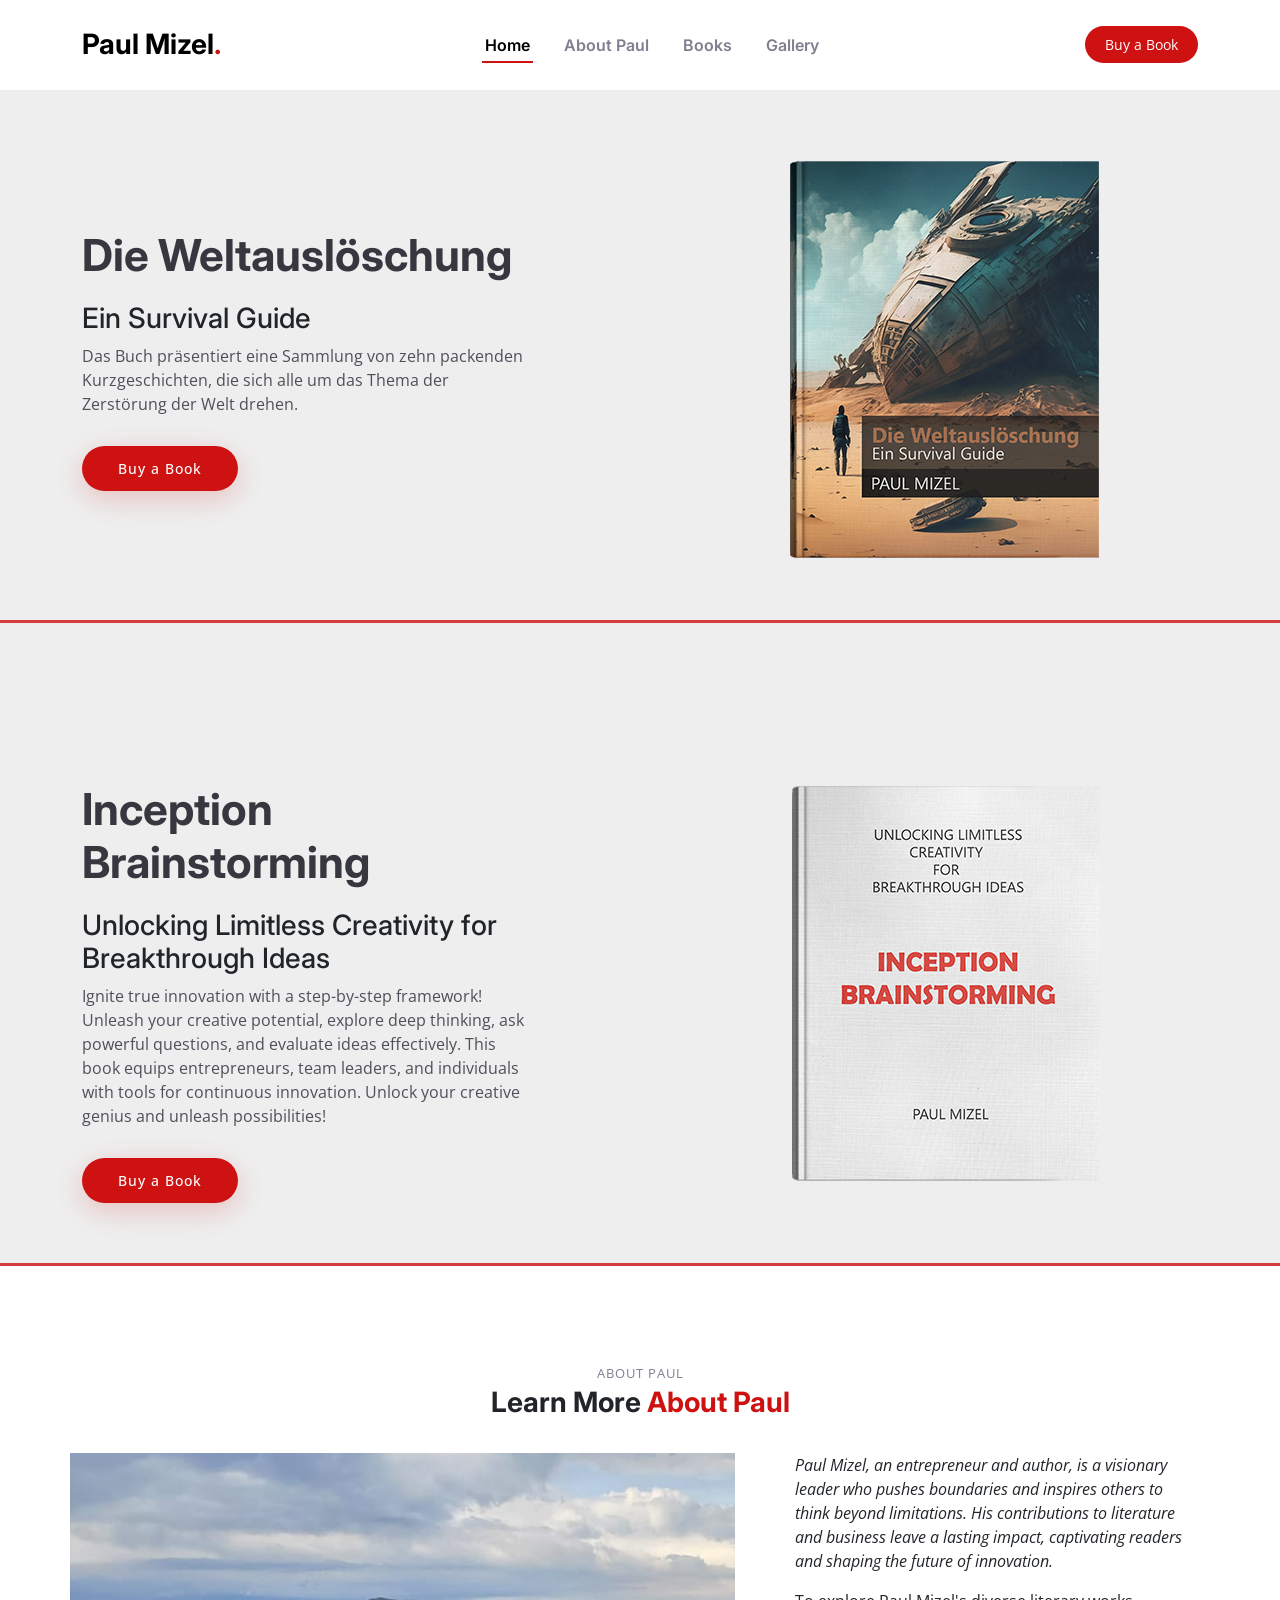
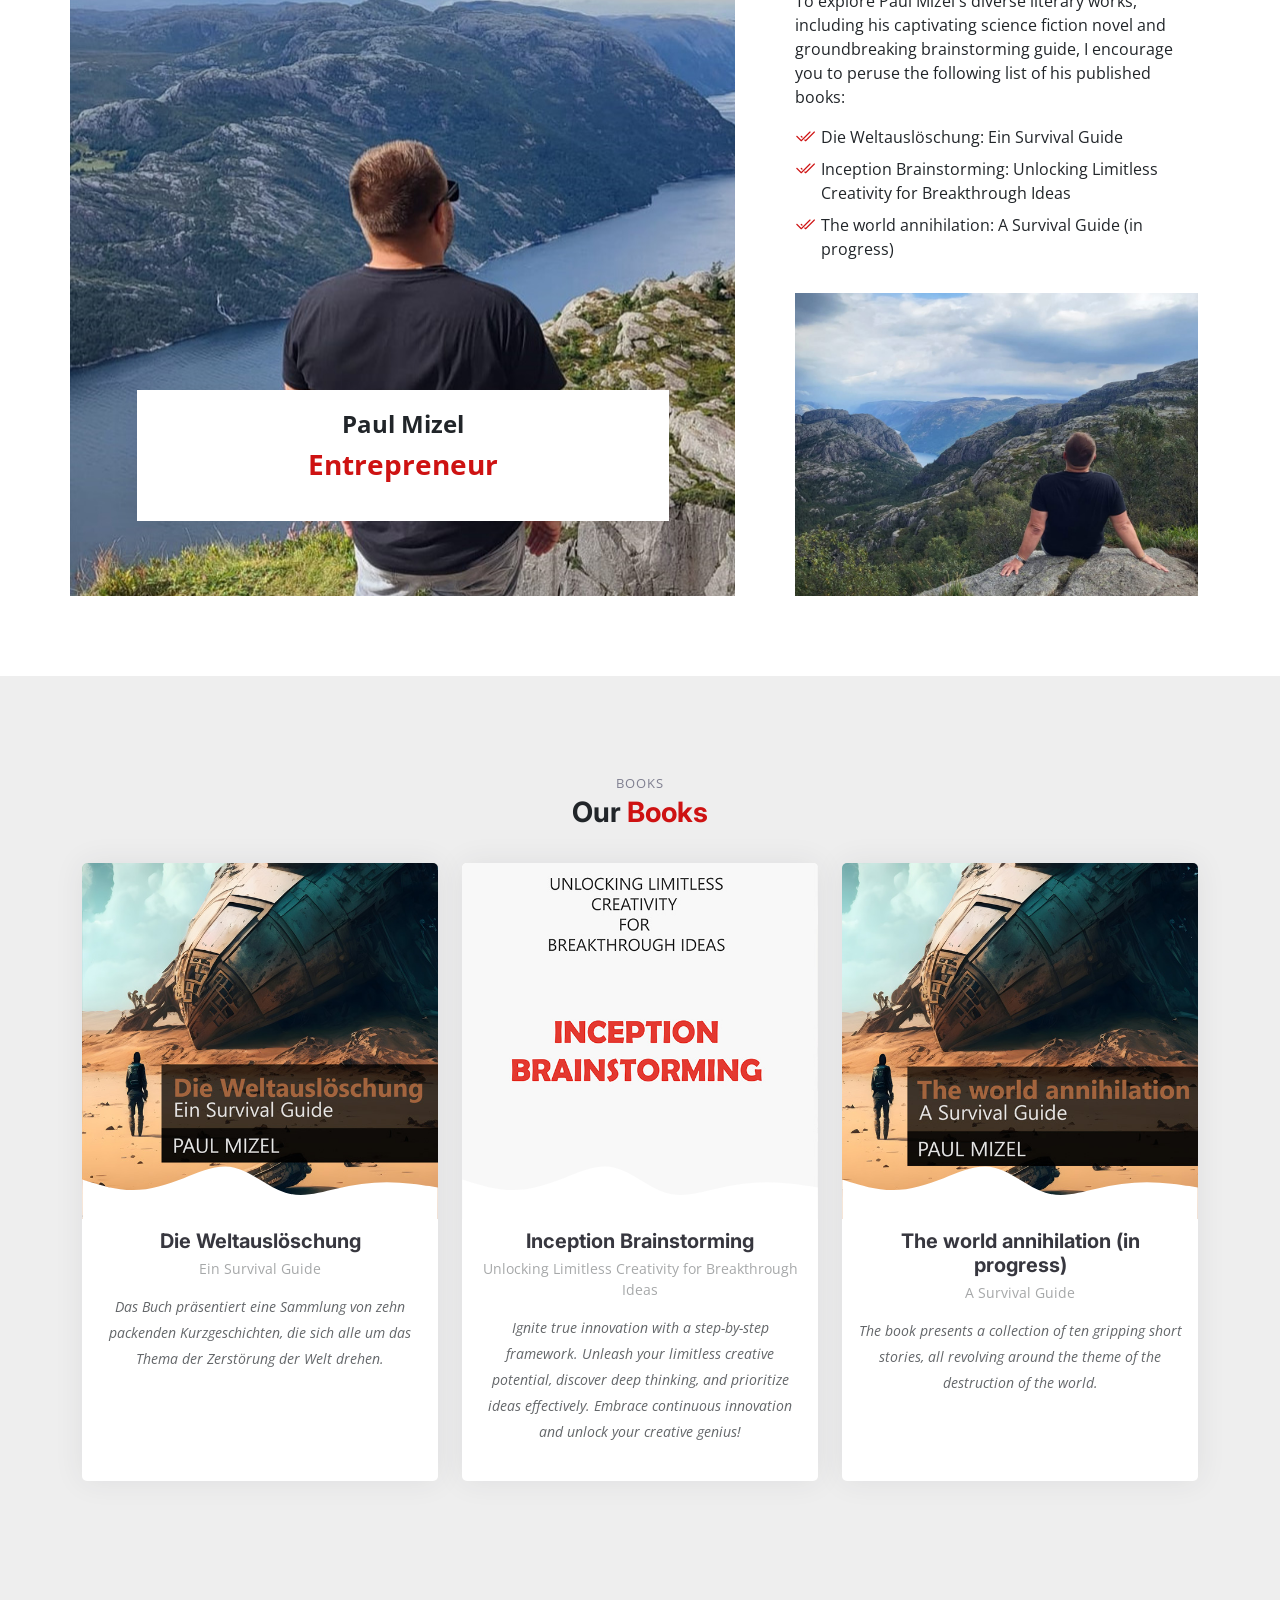
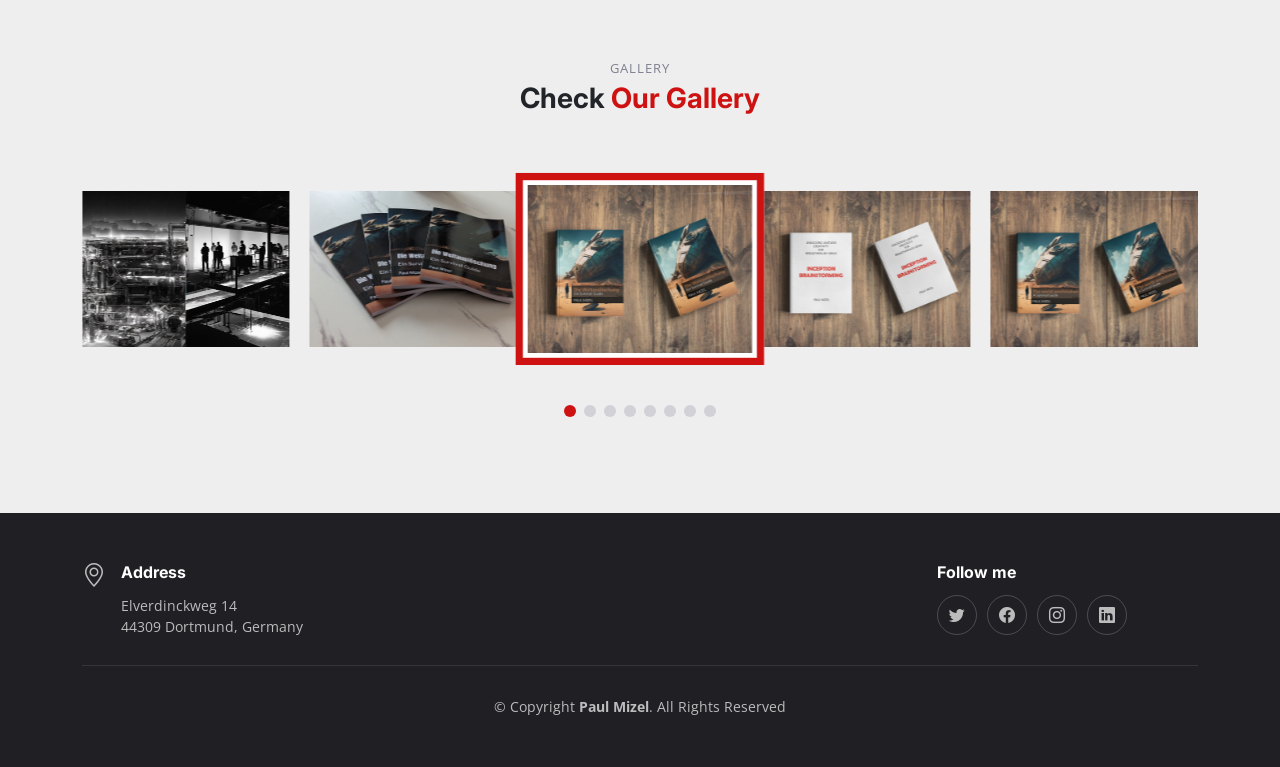
==== commit a341677a: "update site" ====
--- a/docs/index.html
+++ b/docs/index.html
@@ -72,7 +72,8 @@
 <section id="hero" class="hero d-flex align-items-center section-bg">
 <div class="container">
 <div class="row justify-content-between gy-5">
-<div class="col-lg-5 order-2 order-lg-1 d-flex flex-column justify-content-center align-items-center align-items-lg-start text-center text-lg-start">
+<div
+class="col-lg-5 order-2 order-lg-1 d-flex flex-column justify-content-center align-items-center align-items-lg-start text-center text-lg-start">
 <h2 data-aos="fade-up">Die Weltauslöschung</h2>
 <h3 data-aos="fade-up">Ein Survival Guide</h3>
 <p data-aos="fade-up" data-aos-delay="100">
@@ -80,7 +81,7 @@
 die sich alle um das Thema der Zerstörung der Welt drehen.
 </p>
 <div class="d-flex" data-aos="fade-up" data-aos-delay="200">
-<a href="https://www.amazon.de/Die-Weltausl%C3%B6schung-Ein-Survival-Guide/dp/B0C51XG72P" class="btn-book-a-table" target="_blank">Buy a Book</a>
+<a href="https://www.amazon.de/dp/B0C51XG72P" class="btn-book-a-table" target="_blank">Buy a Book</a>
 <!--<a href="https://www.youtube.com/watch?v=LXb3EKWsInQ" class="glightbox btn-watch-video d-flex align-items-center"><i class="bi bi-play-circle"></i><span>Watch Video</span></a>-->
 </div>
 </div>
@@ -94,15 +95,18 @@
 <section id="hero" class="hero d-flex align-items-center section-bg">
 <div class="container">
 <div class="row justify-content-between gy-5">
-<div class="col-lg-5 order-2 order-lg-1 d-flex flex-column justify-content-center align-items-center align-items-lg-start text-center text-lg-start">
+<div
+class="col-lg-5 order-2 order-lg-1 d-flex flex-column justify-content-center align-items-center align-items-lg-start text-center text-lg-start">
 <h2 data-aos="fade-up">Inception Brainstorming</h2>
 <h3 data-aos="fade-up">Unlocking Limitless Creativity for Breakthrough Ideas</h3>
 <p data-aos="fade-up" data-aos-delay="100">
-Ignite true innovation with a step-by-step framework! Unleash your creative potential, explore deep thinking, ask powerful questions, and evaluate ideas effectively.
-This book equips entrepreneurs, team leaders, and individuals with tools for continuous innovation. Unlock your creative genius and unleash possibilities!
+Ignite true innovation with a step-by-step framework! Unleash your creative potential, explore deep thinking,
+ask powerful questions, and evaluate ideas effectively.
+This book equips entrepreneurs, team leaders, and individuals with tools for continuous innovation. Unlock
+your creative genius and unleash possibilities!
 </p>
 <div class="d-flex" data-aos="fade-up" data-aos-delay="200">
-<a href="https://www.amazon.com/dp/B0C5P9NNXL?ref_=ast_author_dp" class="btn-book-a-table" target="_blank">Buy a Book</a>
+<a href="https://www.amazon.com/dp/B0C5P9NNXL" class="btn-book-a-table" target="_blank">Buy a Book</a>
 <!--<a href="https://www.youtube.com/watch?v=LXb3EKWsInQ" class="glightbox btn-watch-video d-flex align-items-center"><i class="bi bi-play-circle"></i><span>Watch Video</span></a>-->
 </div>
 </div>
@@ -121,7 +125,8 @@
 <p>Learn More <span>About Paul</span></p>
 </div>
 <div class="row gy-4">
-<div class="col-lg-7 position-relative about-img" style="background-image: url(assets/img/about.jpg) ;" data-aos="fade-up" data-aos-delay="150">
+<div class="col-lg-7 position-relative about-img" style="background-image: url(assets/img/about.jpg) ;"
+data-aos="fade-up" data-aos-delay="150">
 <div class="call-us position-absolute">
 <h4>Paul Mizel</h4>
 <p>Entrepreneur</p>
@@ -130,15 +135,19 @@
 <div class="col-lg-5 d-flex align-items-end" data-aos="fade-up" data-aos-delay="300">
 <div class="content ps-0 ps-lg-5">
 <p class="fst-italic">
-Paul Mizel, an entrepreneur and author, is a visionary leader who pushes boundaries and inspires others to think beyond limitations.
-His contributions to literature and business leave a lasting impact, captivating readers and shaping the future of innovation.
+Paul Mizel, an entrepreneur and author, is a visionary leader who pushes boundaries and inspires others to
+think beyond limitations.
+His contributions to literature and business leave a lasting impact, captivating readers and shaping the
+future of innovation.
 </p>
 <p>
-To explore Paul Mizel's diverse literary works, including his captivating science fiction novel and groundbreaking brainstorming guide, I encourage you to peruse the following list of his published books:
+To explore Paul Mizel's diverse literary works, including his captivating science fiction novel and
+groundbreaking brainstorming guide, I encourage you to peruse the following list of his published books:
 </p>
 <ul>
 <li><i class="bi bi-check2-all"></i> Die Weltauslöschung: Ein Survival Guide</li>
-<li><i class="bi bi-check2-all"></i> Inception Brainstorming: Unlocking Limitless Creativity for Breakthrough Ideas</li>
+<li><i class="bi bi-check2-all"></i> Inception Brainstorming: Unlocking Limitless Creativity for
+Breakthrough Ideas</li>
 <li><i class="bi bi-check2-all"></i> The world annihilation: A Survival Guide (in progress)</li>
 </ul>
 <div class="position-relative mt-4">
@@ -187,7 +196,8 @@
 <div class="member-info">
 <h4>Inception Brainstorming</h4>
 <span>Unlocking Limitless Creativity for Breakthrough Ideas</span>
-<p>Ignite true innovation with a step-by-step framework. Unleash your limitless creative potential, discover deep thinking, and prioritize ideas effectively.
+<p>Ignite true innovation with a step-by-step framework. Unleash your limitless creative potential,
+discover deep thinking, and prioritize ideas effectively.
 Embrace continuous innovation and unlock your creative genius!</p>
 </div>
 </div>
@@ -204,7 +214,8 @@
 <div class="member-info">
 <h4>The world annihilation (in progress)</h4>
 <span>A Survival Guide</span>
-<p>The book presents a collection of ten gripping short stories, all revolving around the theme of the destruction of the world. </p>
+<p>The book presents a collection of ten gripping short stories, all revolving around the theme of the
+destruction of the world. </p>
 </div>
 </div>
 </div><!-- End Chefs Member -->
@@ -220,14 +231,22 @@
 </div>
 <div class="gallery-slider swiper">
 <div class="swiper-wrapper align-items-center">
-<div class="swiper-slide"><a class="glightbox" data-gallery="images-gallery" href="assets/img/gallery/0.jpg"><img src="assets/img/gallery/0.jpg" class="img-fluid" alt=""></a></div>
-<div class="swiper-slide"><a class="glightbox" data-gallery="images-gallery" href="assets/img/gallery/1.jpg"><img src="assets/img/gallery/1.jpg" class="img-fluid" alt=""></a></div>
-<div class="swiper-slide"><a class="glightbox" data-gallery="images-gallery" href="assets/img/gallery/2.jpg"><img src="assets/img/gallery/2.jpg" class="img-fluid" alt=""></a></div>
-<div class="swiper-slide"><a class="glightbox" data-gallery="images-gallery" href="assets/img/gallery/3.jpg"><img src="assets/img/gallery/3.jpg" class="img-fluid" alt=""></a></div>
-<div class="swiper-slide"><a class="glightbox" data-gallery="images-gallery" href="assets/img/gallery/4.jpg"><img src="assets/img/gallery/4.jpg" class="img-fluid" alt=""></a></div>
-<div class="swiper-slide"><a class="glightbox" data-gallery="images-gallery" href="assets/img/gallery/5.jpg"><img src="assets/img/gallery/5.jpg" class="img-fluid" alt=""></a></div>
-<div class="swiper-slide"><a class="glightbox" data-gallery="images-gallery" href="assets/img/gallery/6.jpg"><img src="assets/img/gallery/6.jpg" class="img-fluid" alt=""></a></div>
-<div class="swiper-slide"><a class="glightbox" data-gallery="images-gallery" href="assets/img/gallery/7.jpg"><img src="assets/img/gallery/7.jpg" class="img-fluid" alt=""></a></div>
+<div class="swiper-slide"><a class="glightbox" data-gallery="images-gallery"
+href="assets/img/gallery/0.jpg"><img src="assets/img/gallery/0.jpg" class="img-fluid" alt=""></a></div>
+<div class="swiper-slide"><a class="glightbox" data-gallery="images-gallery"
+href="assets/img/gallery/1.jpg"><img src="assets/img/gallery/1.jpg" class="img-fluid" alt=""></a></div>
+<div class="swiper-slide"><a class="glightbox" data-gallery="images-gallery"
+href="assets/img/gallery/2.jpg"><img src="assets/img/gallery/2.jpg" class="img-fluid" alt=""></a></div>
+<div class="swiper-slide"><a class="glightbox" data-gallery="images-gallery"
+href="assets/img/gallery/3.jpg"><img src="assets/img/gallery/3.jpg" class="img-fluid" alt=""></a></div>
+<div class="swiper-slide"><a class="glightbox" data-gallery="images-gallery"
+href="assets/img/gallery/4.jpg"><img src="assets/img/gallery/4.jpg" class="img-fluid" alt=""></a></div>
+<div class="swiper-slide"><a class="glightbox" data-gallery="images-gallery"
+href="assets/img/gallery/5.jpg"><img src="assets/img/gallery/5.jpg" class="img-fluid" alt=""></a></div>
+<div class="swiper-slide"><a class="glightbox" data-gallery="images-gallery"
+href="assets/img/gallery/6.jpg"><img src="assets/img/gallery/6.jpg" class="img-fluid" alt=""></a></div>
+<div class="swiper-slide"><a class="glightbox" data-gallery="images-gallery"
+href="assets/img/gallery/7.jpg"><img src="assets/img/gallery/7.jpg" class="img-fluid" alt=""></a></div>
 </div>
 <div class="swiper-pagination"></div>
 </div>
@@ -294,7 +313,6 @@
 <script src="assets/vendor/glightbox/js/glightbox.min.js"></script>
 <script src="assets/vendor/purecounter/purecounter_vanilla.js"></script>
 <script src="assets/vendor/swiper/swiper-bundle.min.js"></script>
-<script src="assets/vendor/php-email-form/validate.js"></script>
 <!-- Template Main JS File -->
 <script src="assets/js/main.js"></script>
 </body>
--- a/docs/assets/css/main.css
+++ b/docs/assets/css/main.css
@@ -1645,4 +1645,22 @@
 
 .footer .credits a {
   color: #fff;
-}+}
+
+/*CARUSEL*/
+
+.close {
+  font-size: 1.5rem;
+}
+
+.col-12 img {
+  opacity: 0.7;
+  cursor: pointer;
+  margin: 2rem;
+  width: 100%;
+}
+
+.col-12 img:hover {
+  opacity: 1;
+    box-shadow: 0 4px 8px 0 rgba(0, 0, 0, 0.2), 0 6px 20px 0 rgba(0, 0, 0, 0.19);
+}
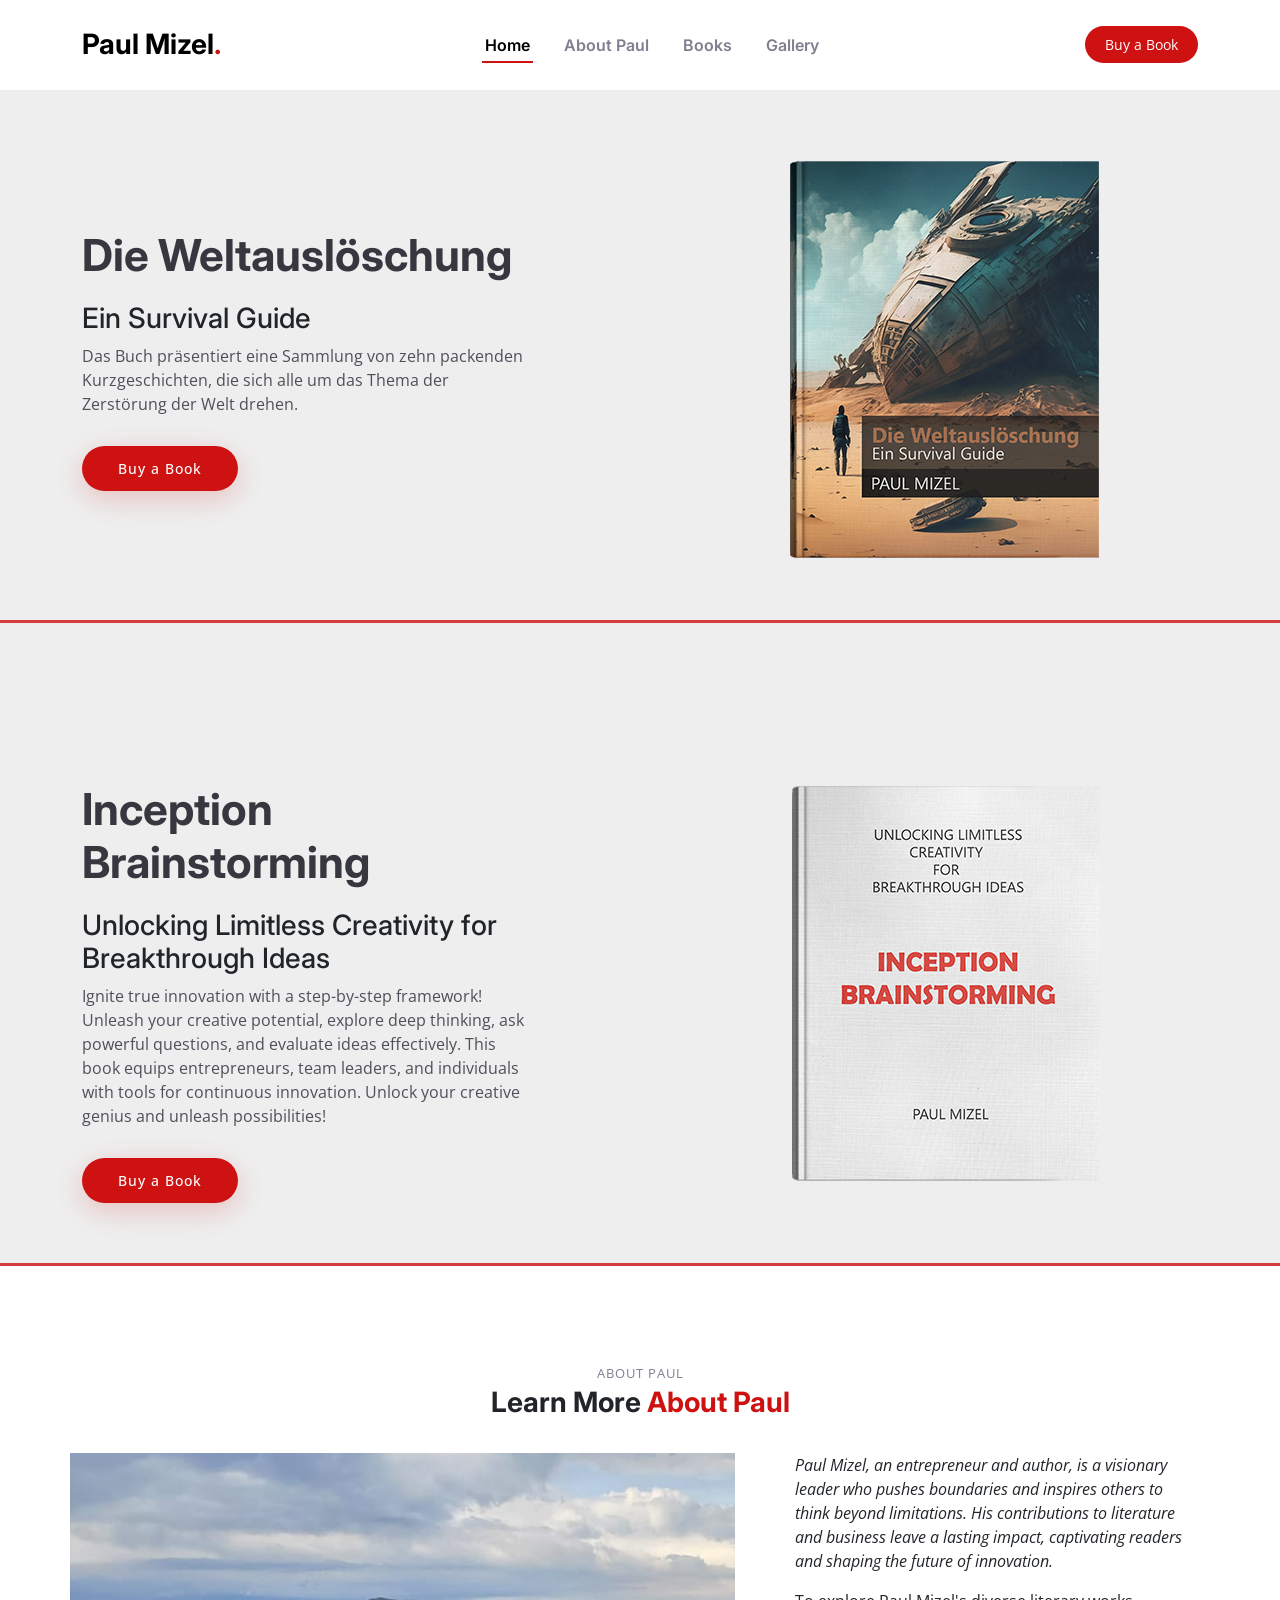
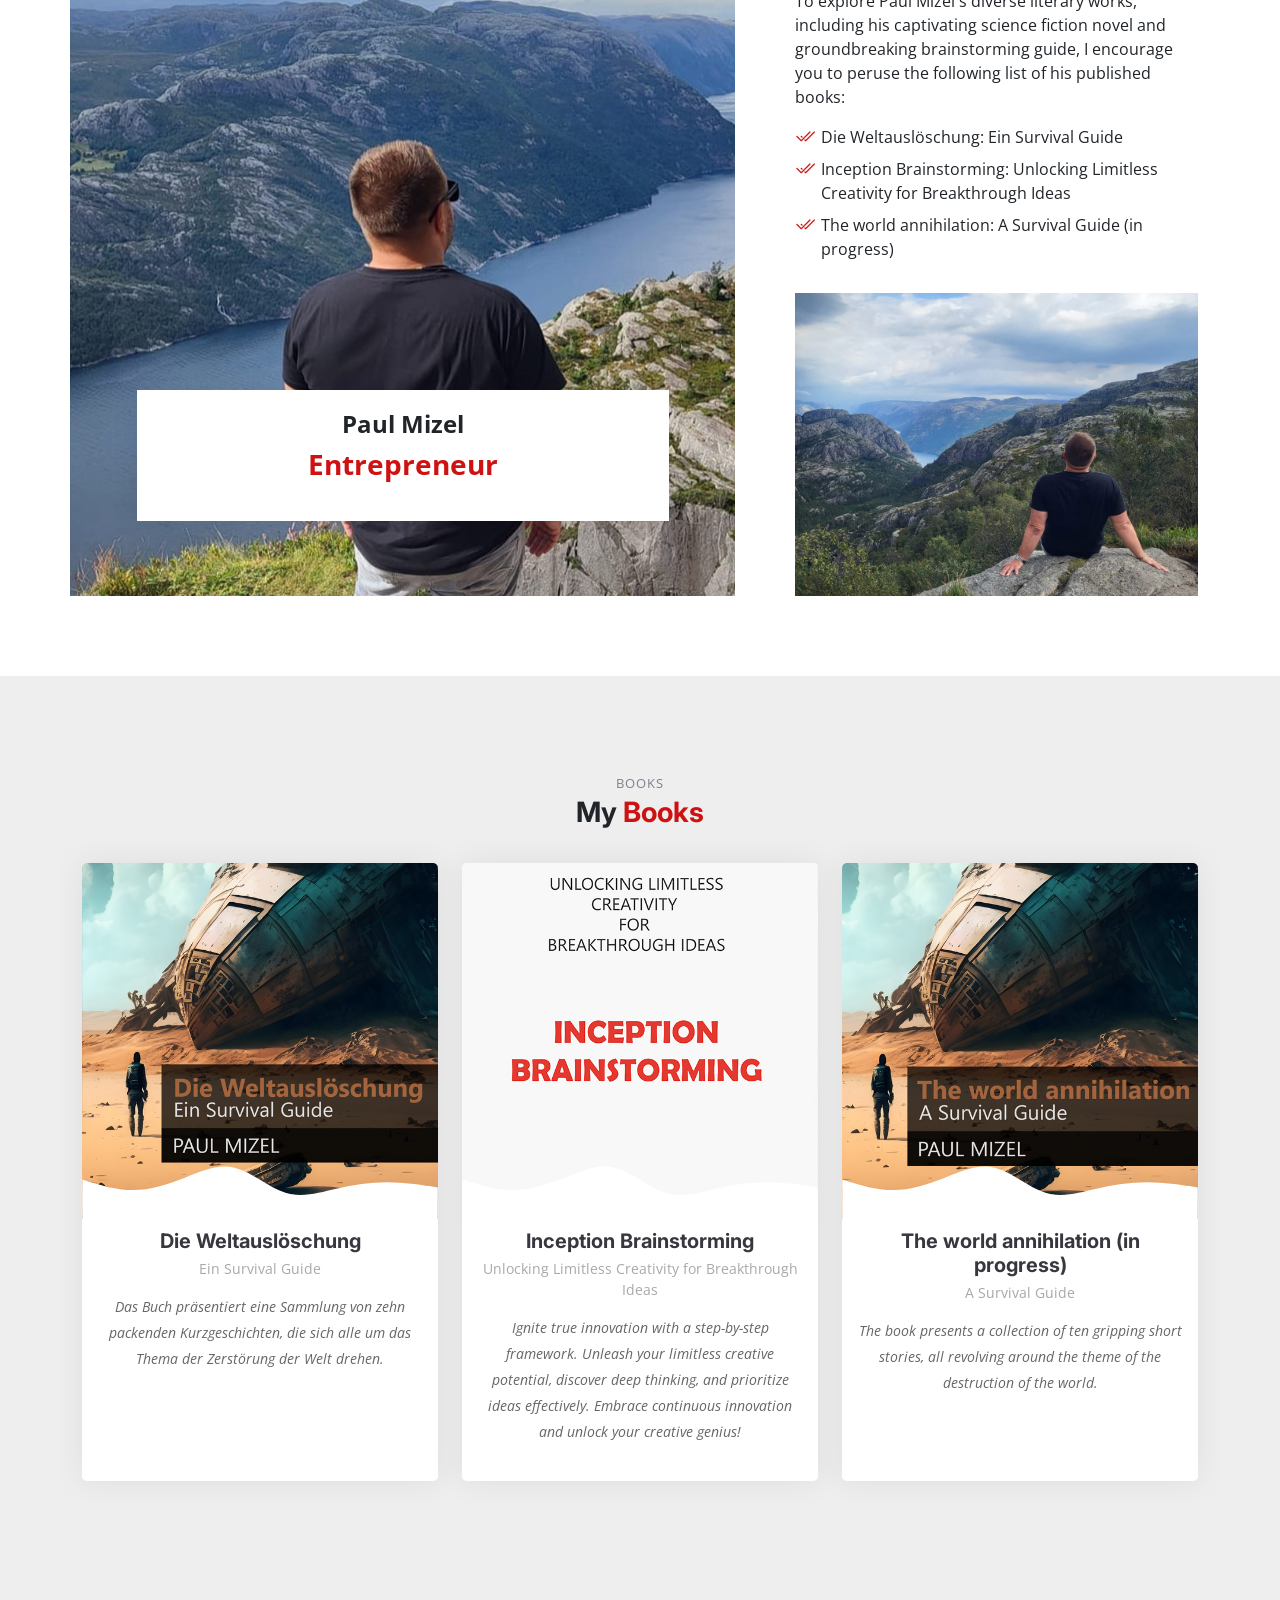
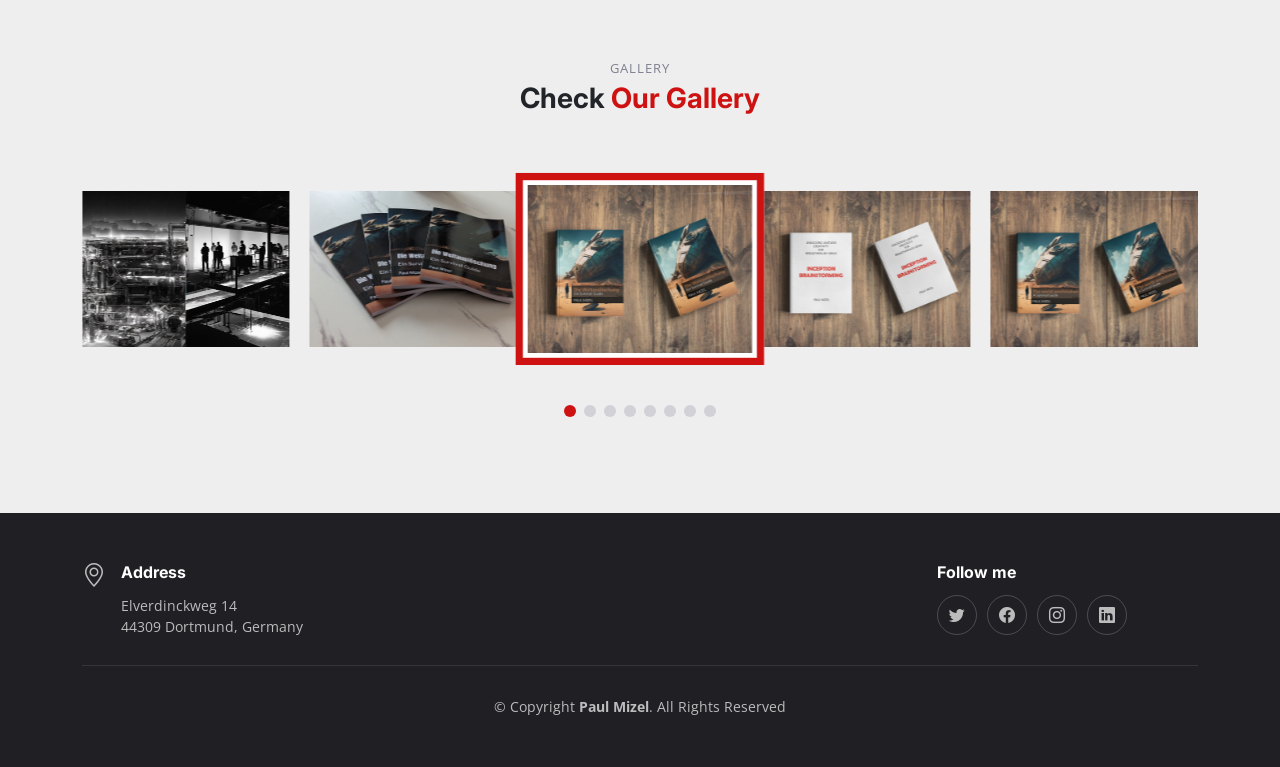
==== commit cb908531: "update gtag" ====
--- a/docs/index.html
+++ b/docs/index.html
@@ -164,7 +164,7 @@
 <div class="container" data-aos="fade-up">
 <div class="section-header">
 <h2>Books</h2>
-<p>Our <span>Books</span></p>
+<p>My <span>Books</span></p>
 </div>
 <div class="row gy-4">
 <div class="col-lg-4 col-md-6 d-flex align-items-stretch" data-aos="fade-up" data-aos-delay="100">
@@ -172,7 +172,8 @@
 <div class="member-img">
 <img src="assets/img/books/1.jpg" class="img-fluid" alt="">
 <div class="social">
-<a href=""><i class="bi bi-eye"></i></a>
+<a href="" class="btn-book-modal" data-bs-toggle="modal" data-bs-target="#bookModal"
+data-src="/books/?book=die-weltausloeschung"><i class="bi bi-eye"></i></a>
 <a href=""><i class="bi bi-bag"></i></a>
 </div>
 </div>
@@ -189,7 +190,7 @@
 <div class="member-img">
 <img src="assets/img/books/2.jpg" class="img-fluid" alt="">
 <div class="social">
-<a href=""><i class="bi bi-eye"></i></a>
+<a href="" class="" onclick="return false;"><i class="bi bi-eye"></i></a>
 <a href=""><i class="bi bi-bag"></i></a>
 </div>
 </div>
@@ -253,6 +254,21 @@
 </div>
 </section><!-- End Gallery Section -->
 </main><!-- End #main -->
+<!-- Modal -->
+<div class="modal fade" id="bookModal" tabindex="-1" aria-labelledby="bookModalLabel" aria-hidden="true"
+style="display: none;">
+<div class="modal-dialog modal-fullscreen">
+<div class="modal-content">
+<div class="modal-header">
+<h1 class="modal-title fs-4" id="bookModalLabel">Book Preview</h1>
+<button type="button" class="btn-close" data-bs-dismiss="modal" aria-label="Close"></button>
+</div>
+<div class="modal-body">
+<iframe frameborder="0" width="100%" height="100%"></iframe>
+</div>
+</div>
+</div>
+</div>
 <!-- ======= Footer ======= -->
 <footer id="footer" class="footer">
 <div class="container">
@@ -313,7 +329,16 @@
 <script src="assets/vendor/glightbox/js/glightbox.min.js"></script>
 <script src="assets/vendor/purecounter/purecounter_vanilla.js"></script>
 <script src="assets/vendor/swiper/swiper-bundle.min.js"></script>
+<script src="https://ajax.googleapis.com/ajax/libs/jquery/3.7.0/jquery.min.js"></script>
 <!-- Template Main JS File -->
 <script src="assets/js/main.js"></script>
+<!-- Google tag (gtag.js) -->
+<script async src="https://www.googletagmanager.com/gtag/js?id=G-R0XLMQ8RC0"></script>
+<script>
+window.dataLayer = window.dataLayer || [];
+function gtag(){dataLayer.push(arguments);}
+gtag('js', new Date());
+gtag('config', 'G-R0XLMQ8RC0');
+</script>
 </body>
 </html>
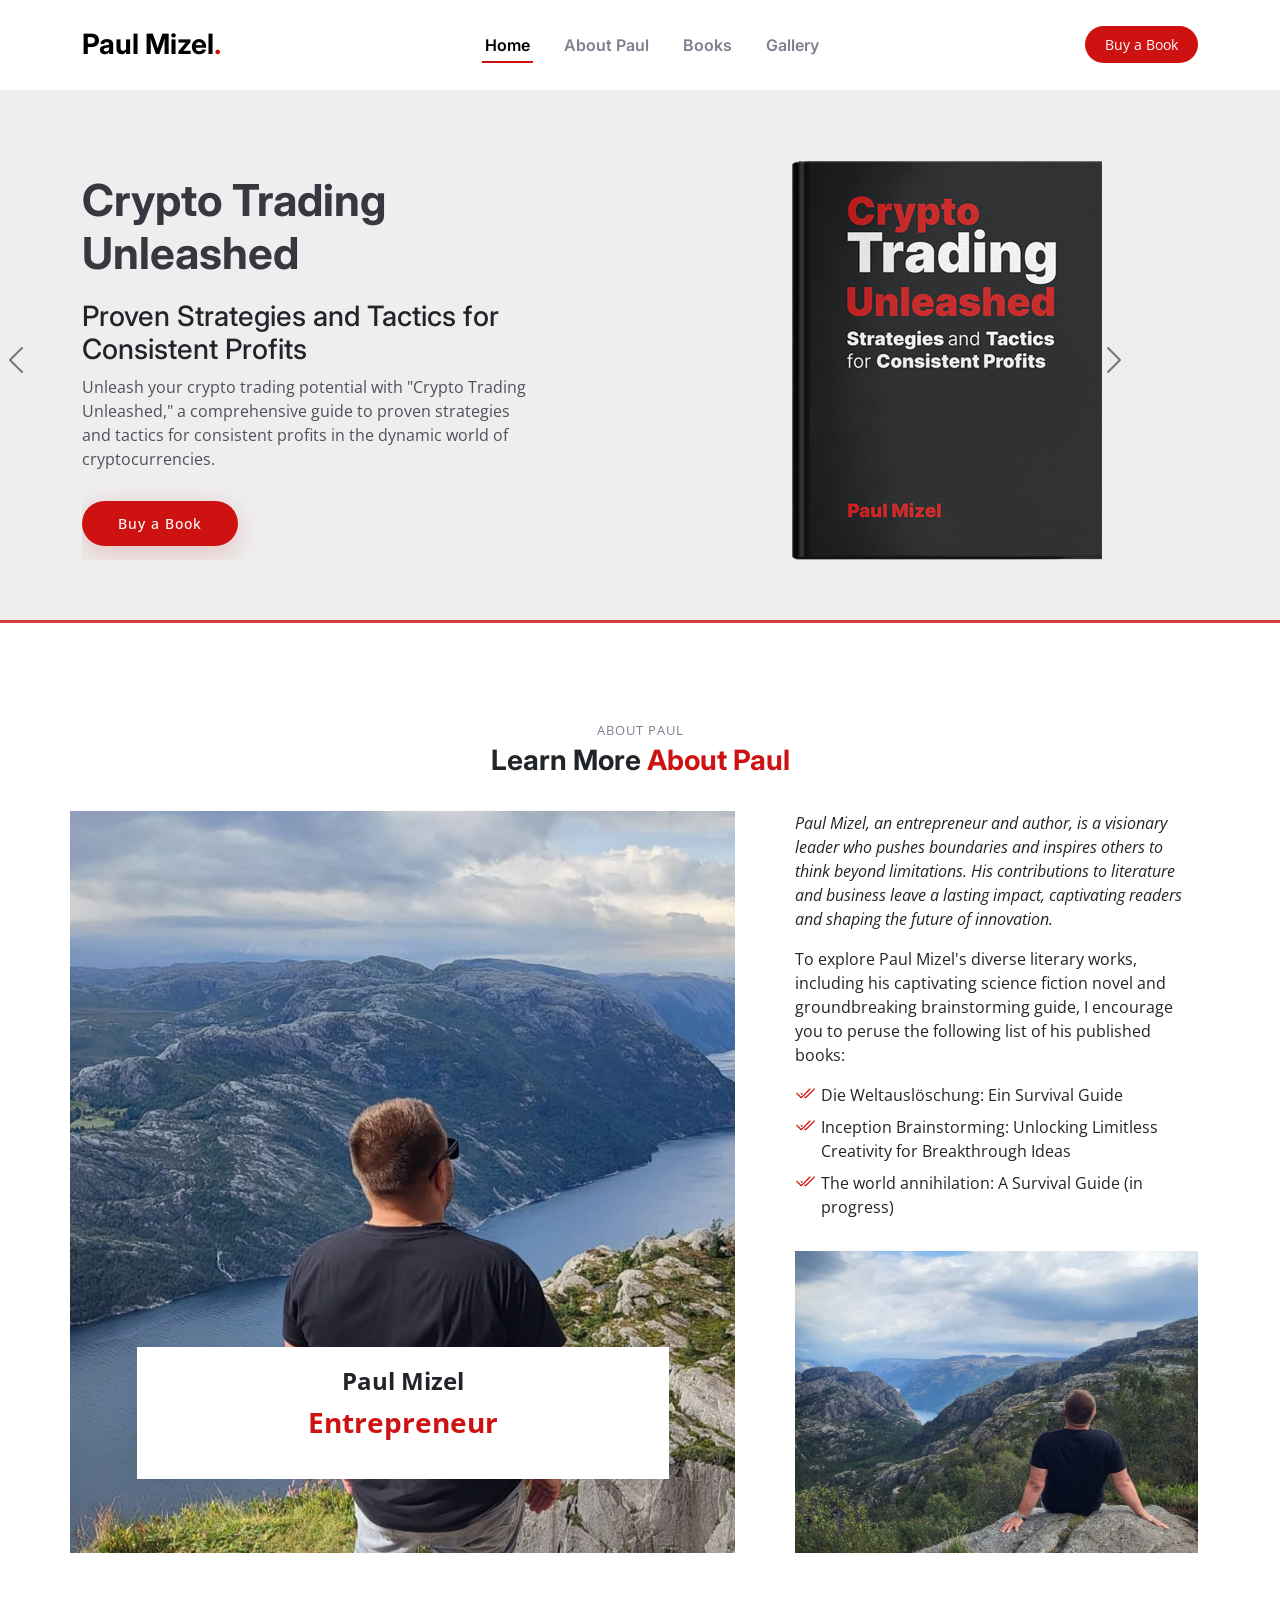
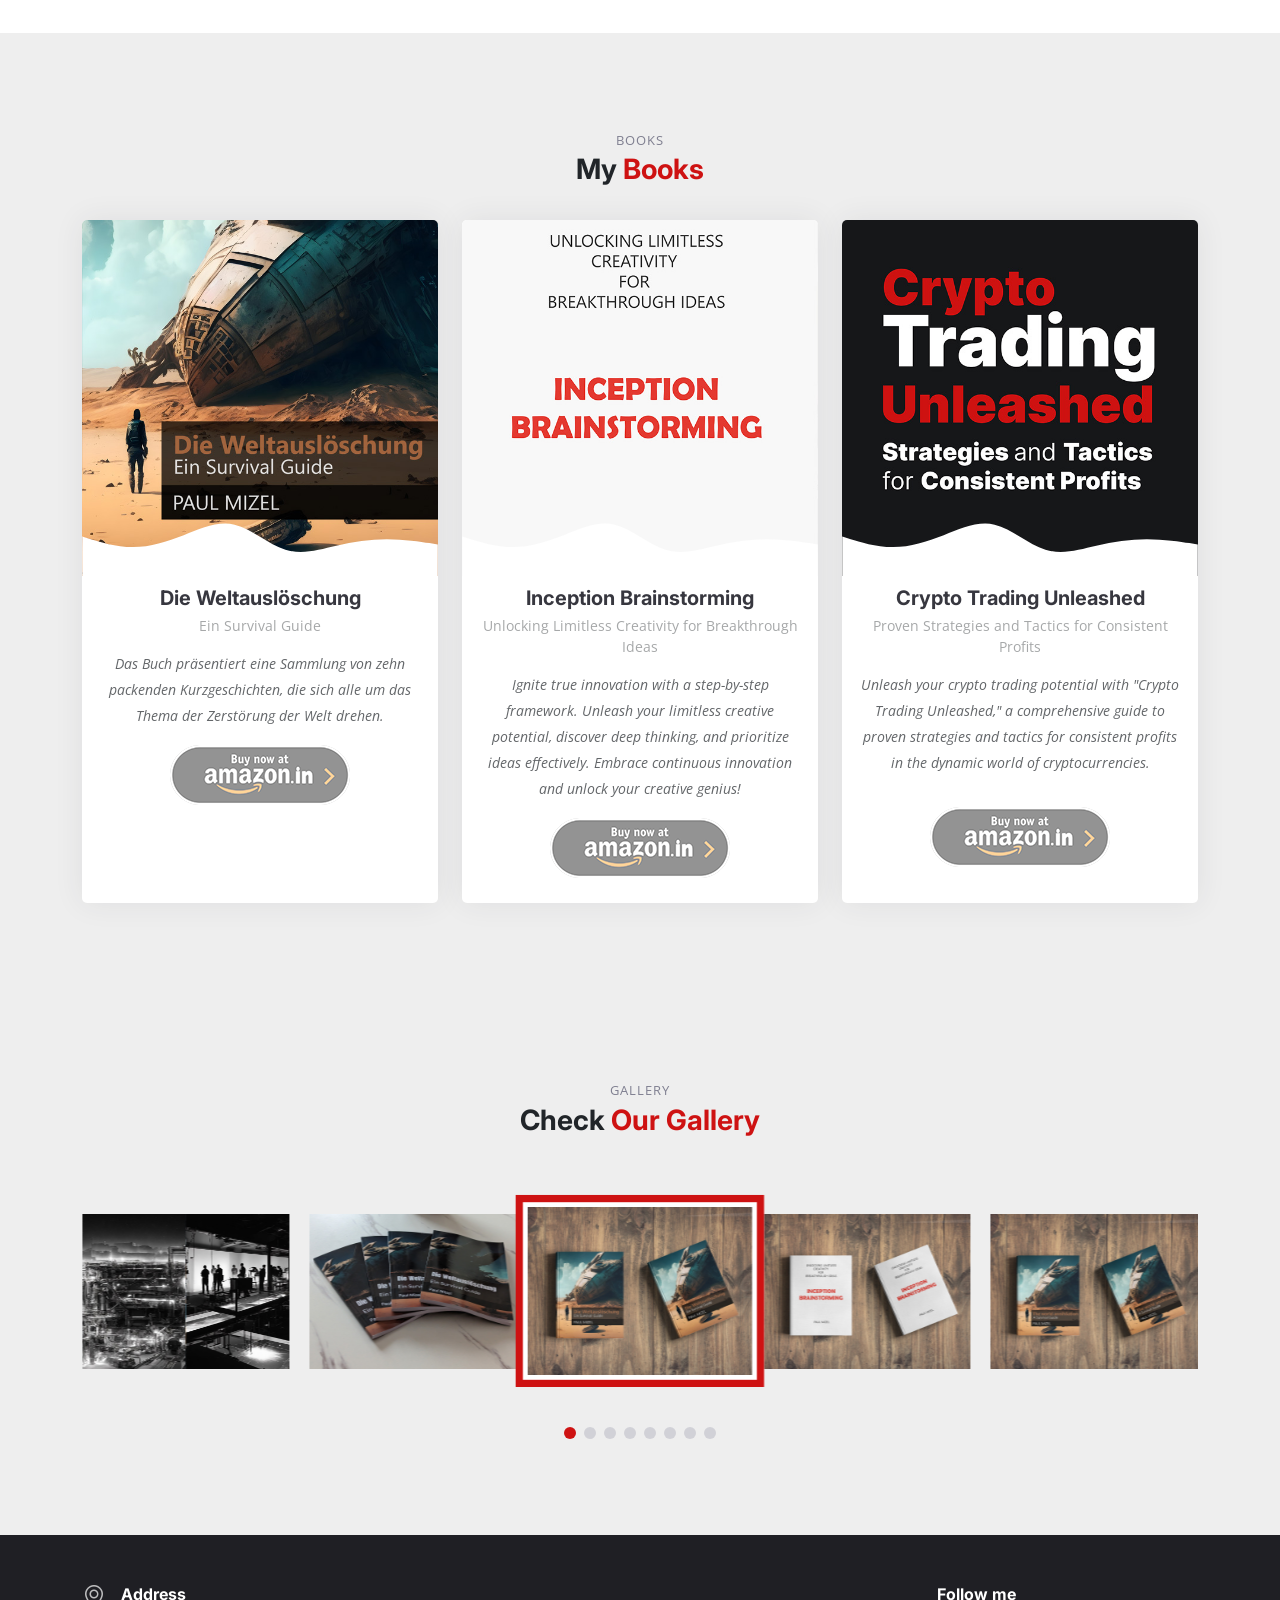
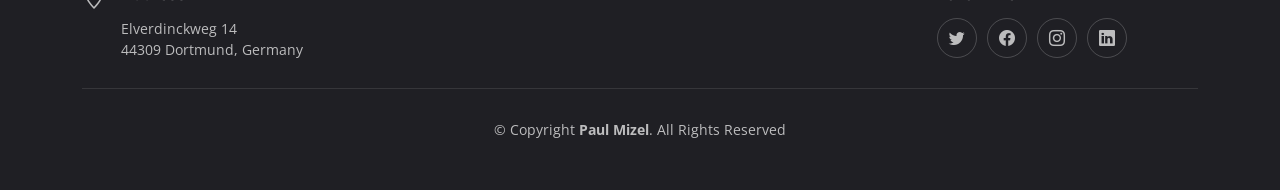
==== commit 7beed2a5: "update website" ====
--- a/docs/index.html
+++ b/docs/index.html
@@ -71,6 +71,28 @@
 <!-- ======= Hero Section ======= -->
 <section id="hero" class="hero d-flex align-items-center section-bg">
 <div class="container">
+<div id="carouselExampleControls" class="carousel slide" data-bs-ride="carousel">
+<div class="carousel-inner">
+<div class="carousel-item active">
+<div class="row justify-content-between gy-5">
+<div
+class="col-lg-5 order-2 order-lg-1 d-flex flex-column justify-content-center align-items-center align-items-lg-start text-center text-lg-start">
+<h2 data-aos="fade-up">Crypto Trading Unleashed</h2>
+<h3 data-aos="fade-up">Proven Strategies and Tactics for Consistent Profits</h3>
+<p data-aos="fade-up" data-aos-delay="100">
+Unleash your crypto trading potential with "Crypto Trading Unleashed," a comprehensive guide to proven strategies and tactics for consistent profits in the dynamic world of cryptocurrencies.
+</p>
+<div class="d-flex" data-aos="fade-up" data-aos-delay="200">
+<a href="https://www.amazon.de/dp/B0C9S7QV54" class="btn-book-a-table" target="_blank">Buy a Book</a>
+<!--<a href="https://www.youtube.com/watch?v=LXb3EKWsInQ" class="glightbox btn-watch-video d-flex align-items-center"><i class="bi bi-play-circle"></i><span>Watch Video</span></a>-->
+</div>
+</div>
+<div class="col-lg-5 order-1 order-lg-2 text-center text-lg-start">
+<img src="assets/img/hero-img-3.png" class="img-fluid" alt="" data-aos="zoom-out" data-aos-delay="300">
+</div>
+</div>
+</div>
+<div class="carousel-item">
 <div class="row justify-content-between gy-5">
 <div
 class="col-lg-5 order-2 order-lg-1 d-flex flex-column justify-content-center align-items-center align-items-lg-start text-center text-lg-start">
@@ -90,10 +112,7 @@
 </div>
 </div>
 </div>
-</section><!-- End Hero Section -->
-<!-- ======= Hero Section ======= -->
-<section id="hero" class="hero d-flex align-items-center section-bg">
-<div class="container">
+<div class="carousel-item">
 <div class="row justify-content-between gy-5">
 <div
 class="col-lg-5 order-2 order-lg-1 d-flex flex-column justify-content-center align-items-center align-items-lg-start text-center text-lg-start">
@@ -115,6 +134,17 @@
 </div>
 </div>
 </div>
+</div>
+<button class="carousel-control-prev" type="button" data-bs-target="#carouselExampleControls" data-bs-slide="prev">
+<span class="carousel-control-prev-icon" aria-hidden="true"></span>
+<span class="visually-hidden">Previous</span>
+</button>
+<button class="carousel-control-next" type="button" data-bs-target="#carouselExampleControls" data-bs-slide="next">
+<span class="carousel-control-next-icon" aria-hidden="true"></span>
+<span class="visually-hidden">Next</span>
+</button>
+</div>
+</div>
 </section><!-- End Hero Section -->
 <main id="main">
 <!-- ======= About Section ======= -->
@@ -182,6 +212,7 @@
 <span>Ein Survival Guide</span>
 <p>Das Buch präsentiert eine Sammlung von zehn packenden Kurzgeschichten,
 die sich alle um das Thema der Zerstörung der Welt drehen. </p>
+<a href="https://www.amazon.de/dp/B0C51XG72P" target="_blank" class="a-hover"><img src="assets/img/amazon.png"/></a>
 </div>
 </div>
 </div><!-- End Chefs Member -->
@@ -200,6 +231,7 @@
 <p>Ignite true innovation with a step-by-step framework. Unleash your limitless creative potential,
 discover deep thinking, and prioritize ideas effectively.
 Embrace continuous innovation and unlock your creative genius!</p>
+<a href="https://www.amazon.com/dp/B0C5P9NNXL" target="_blank" class="a-hover"><img src="assets/img/amazon.png"/></a>
 </div>
 </div>
 </div><!-- End Chefs Member -->
@@ -213,10 +245,12 @@
 </div>
 </div>
 <div class="member-info">
-<h4>The world annihilation (in progress)</h4>
-<span>A Survival Guide</span>
-<p>The book presents a collection of ten gripping short stories, all revolving around the theme of the
-destruction of the world. </p>
+<h4>Crypto Trading Unleashed</h4>
+<span>Proven Strategies and Tactics for Consistent Profits</span>
+<p>Unleash your crypto trading potential with "Crypto Trading Unleashed," a comprehensive guide to proven strategies and tactics for consistent profits in the dynamic world of cryptocurrencies. </p>
+<p>
+<a href="https://www.amazon.de/dp/B0C9S7QV54" target="_blank" class="a-hover"><img src="assets/img/amazon.png"/></a>
+</p>
 </div>
 </div>
 </div><!-- End Chefs Member -->
--- a/docs/assets/css/main.css
+++ b/docs/assets/css/main.css
@@ -1664,3 +1664,19 @@
   opacity: 1;
     box-shadow: 0 4px 8px 0 rgba(0, 0, 0, 0.2), 0 6px 20px 0 rgba(0, 0, 0, 0.19);
 }
+
+.carousel-control-next,
+.carousel-control-prev /*, .carousel-indicators */ {
+    filter: invert(100%);
+}
+
+.carousel-control-prev {
+  left: -150px !important;
+}
+
+.a-hover{
+  opacity: 0.5;
+}
+.a-hover:hover{
+  opacity: 1;
+}
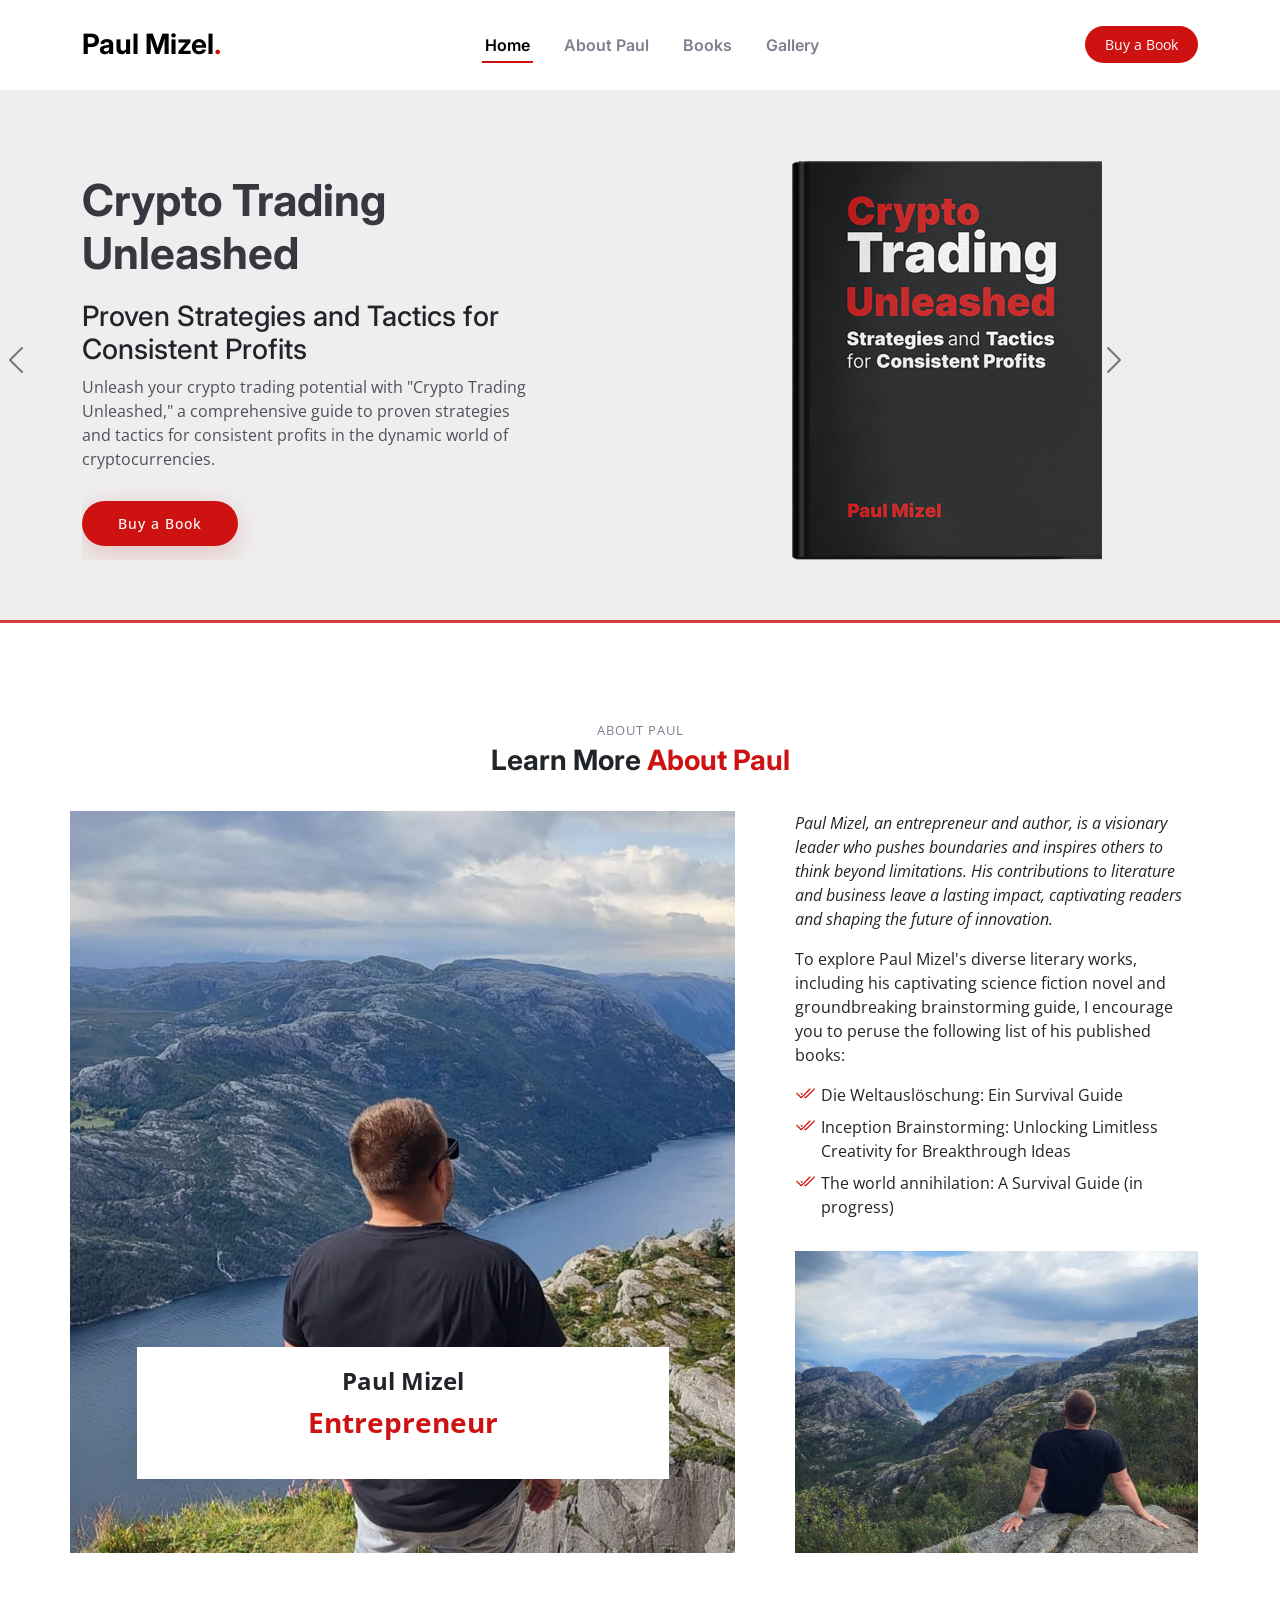
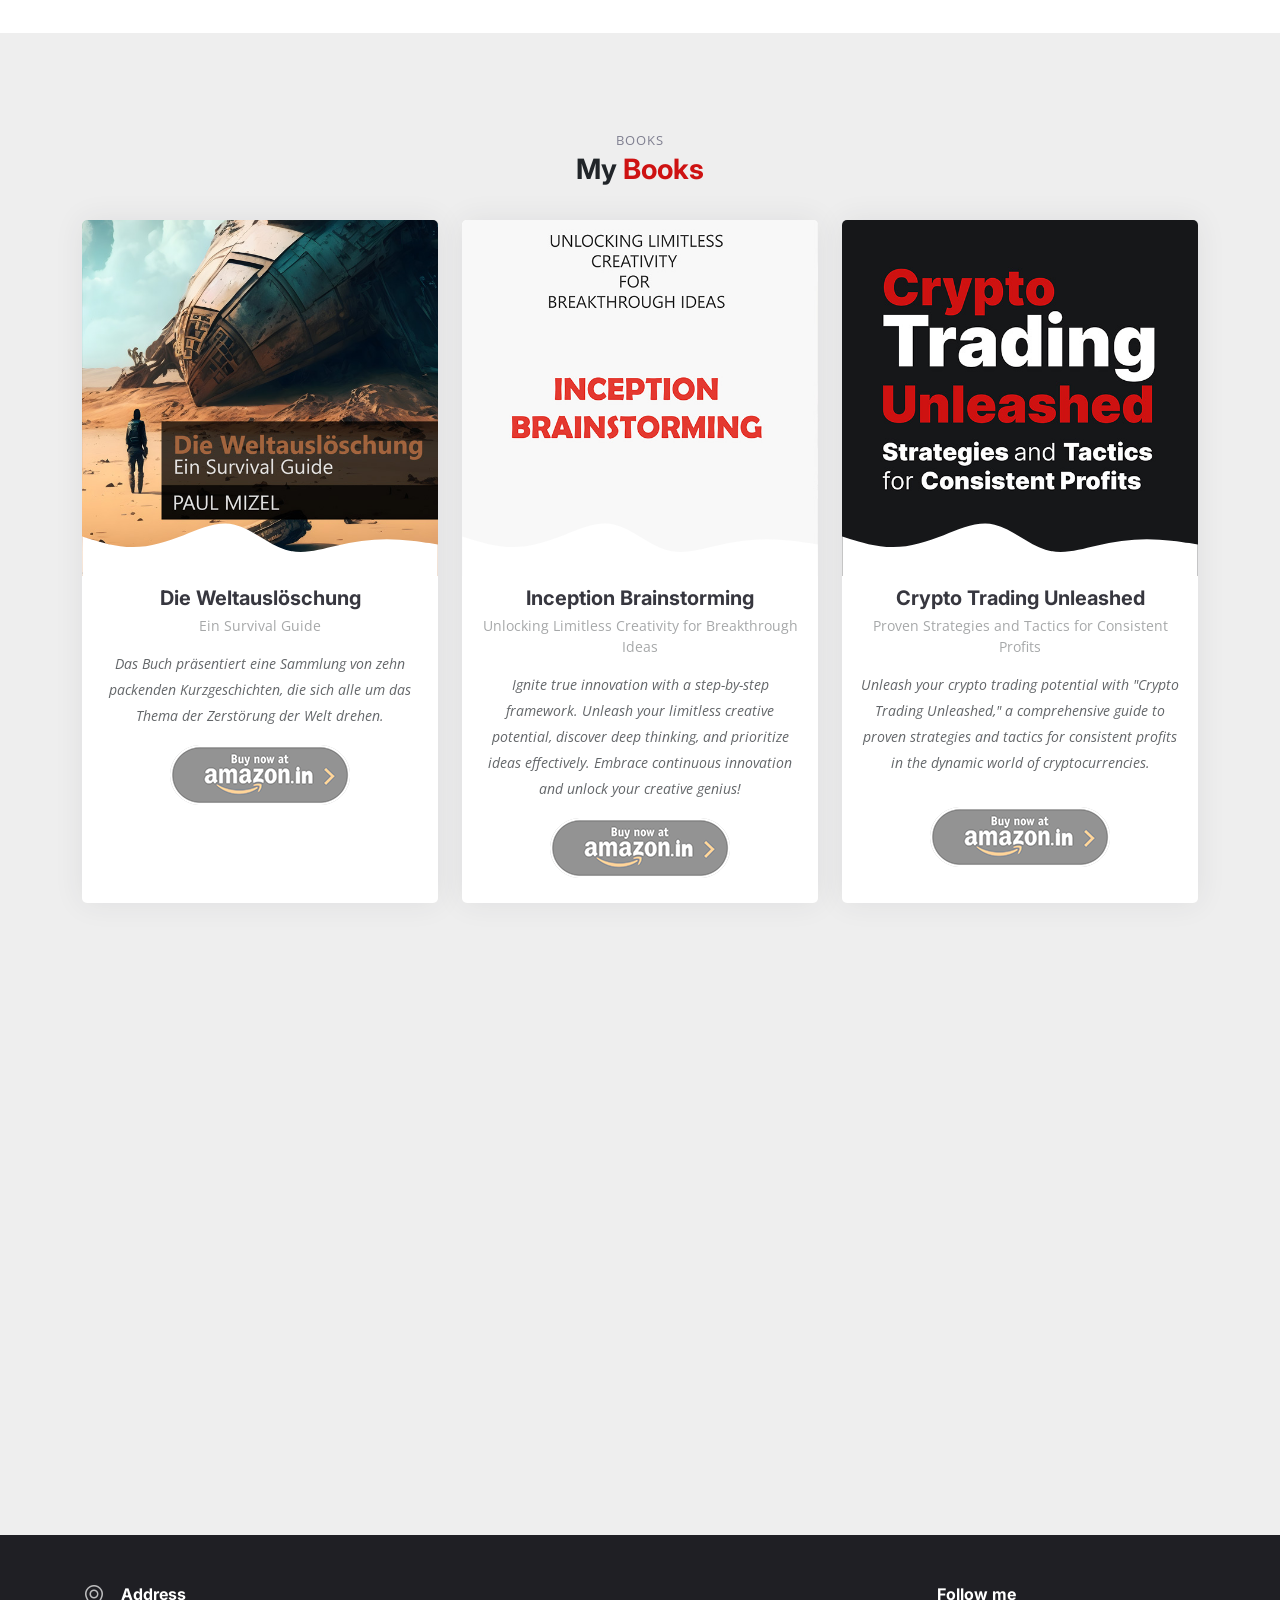
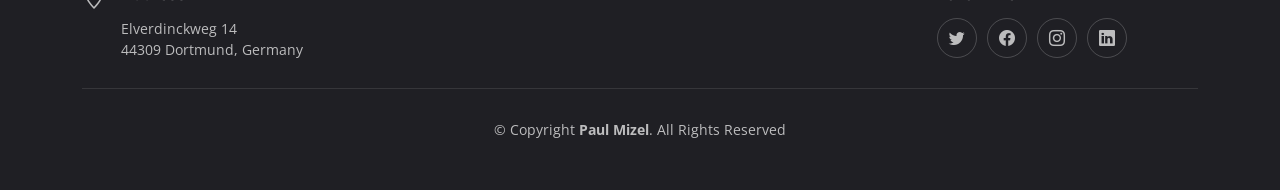
==== commit c4bda18e: "update ga" ====
--- a/docs/index.html
+++ b/docs/index.html
@@ -367,12 +367,12 @@
 <!-- Template Main JS File -->
 <script src="assets/js/main.js"></script>
 <!-- Google tag (gtag.js) -->
-<script async src="https://www.googletagmanager.com/gtag/js?id=G-R0XLMQ8RC0"></script>
+<script async src="https://www.googletagmanager.com/gtag/js?id=G-VNFQQN97KC"></script>
 <script>
 window.dataLayer = window.dataLayer || [];
 function gtag(){dataLayer.push(arguments);}
 gtag('js', new Date());
-gtag('config', 'G-R0XLMQ8RC0');
+gtag('config', 'G-VNFQQN97KC');
 </script>
 </body>
 </html>
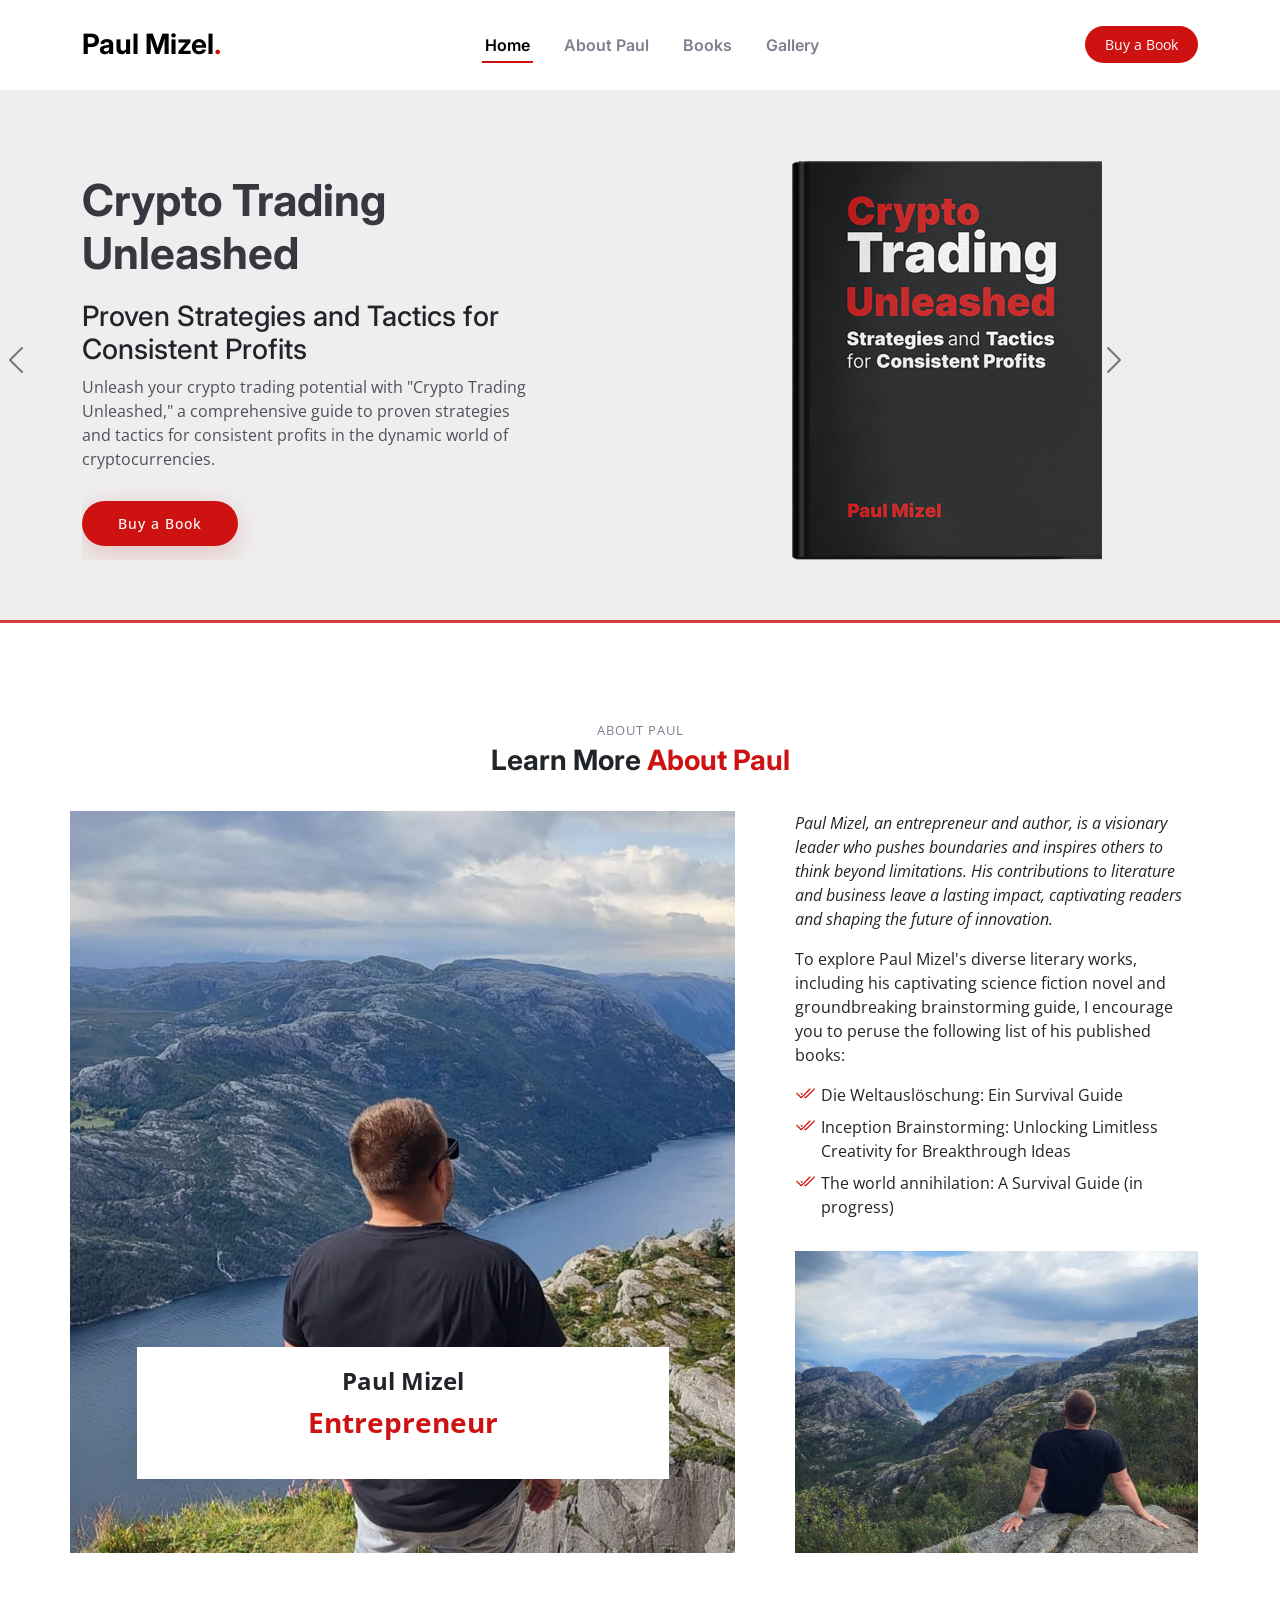
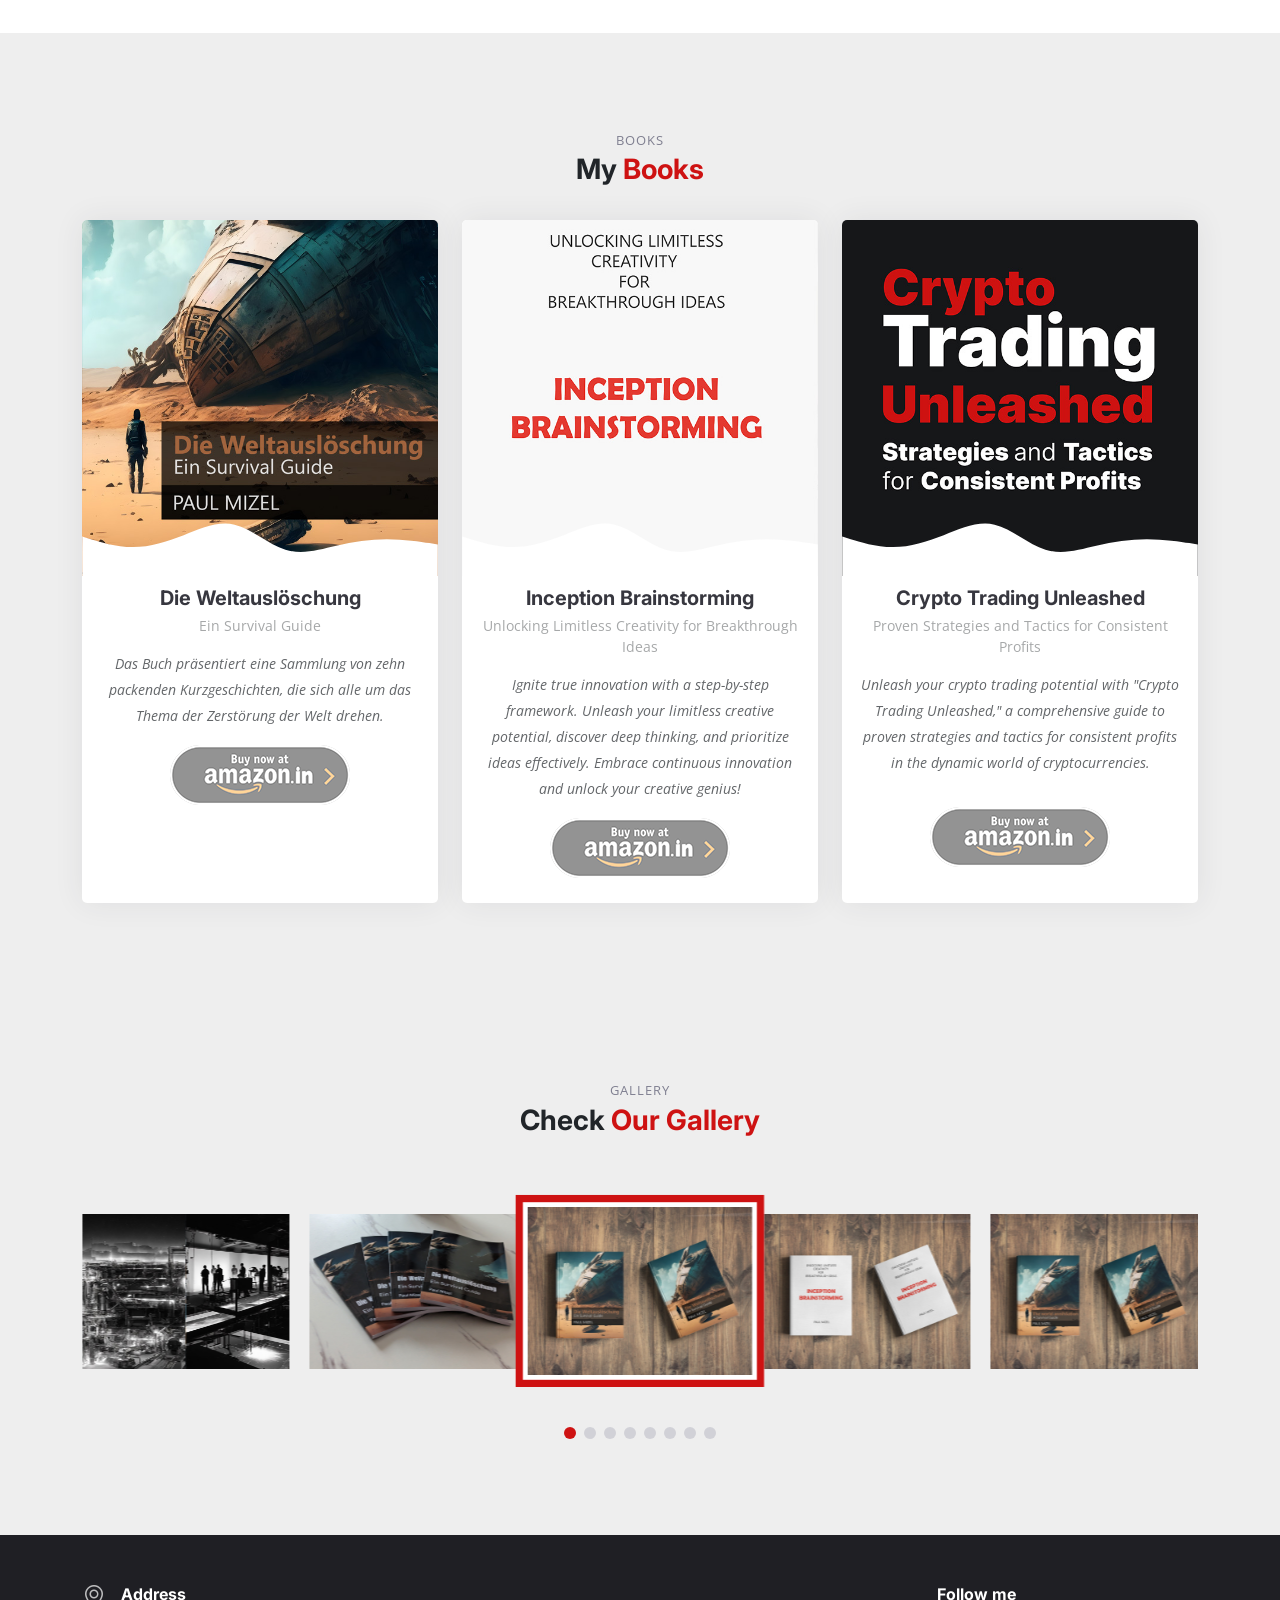
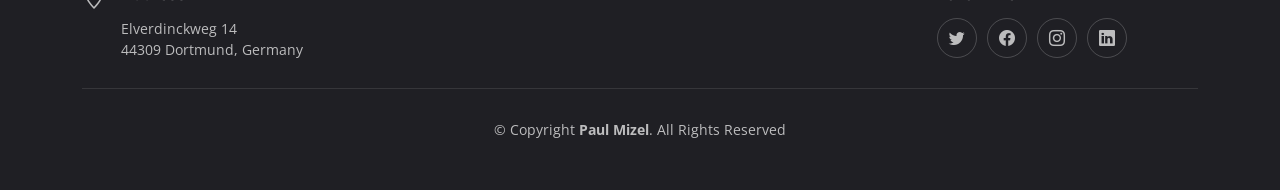
==== commit be5ebecb: "update" ====
--- a/docs/index.html
+++ b/docs/index.html
@@ -372,7 +372,7 @@
 window.dataLayer = window.dataLayer || [];
 function gtag(){dataLayer.push(arguments);}
 gtag('js', new Date());
-gtag('config', 'G-VNFQQN97KC');
+gtag('config', 'G-R0XLMQ8RC0');
 </script>
 </body>
 </html>
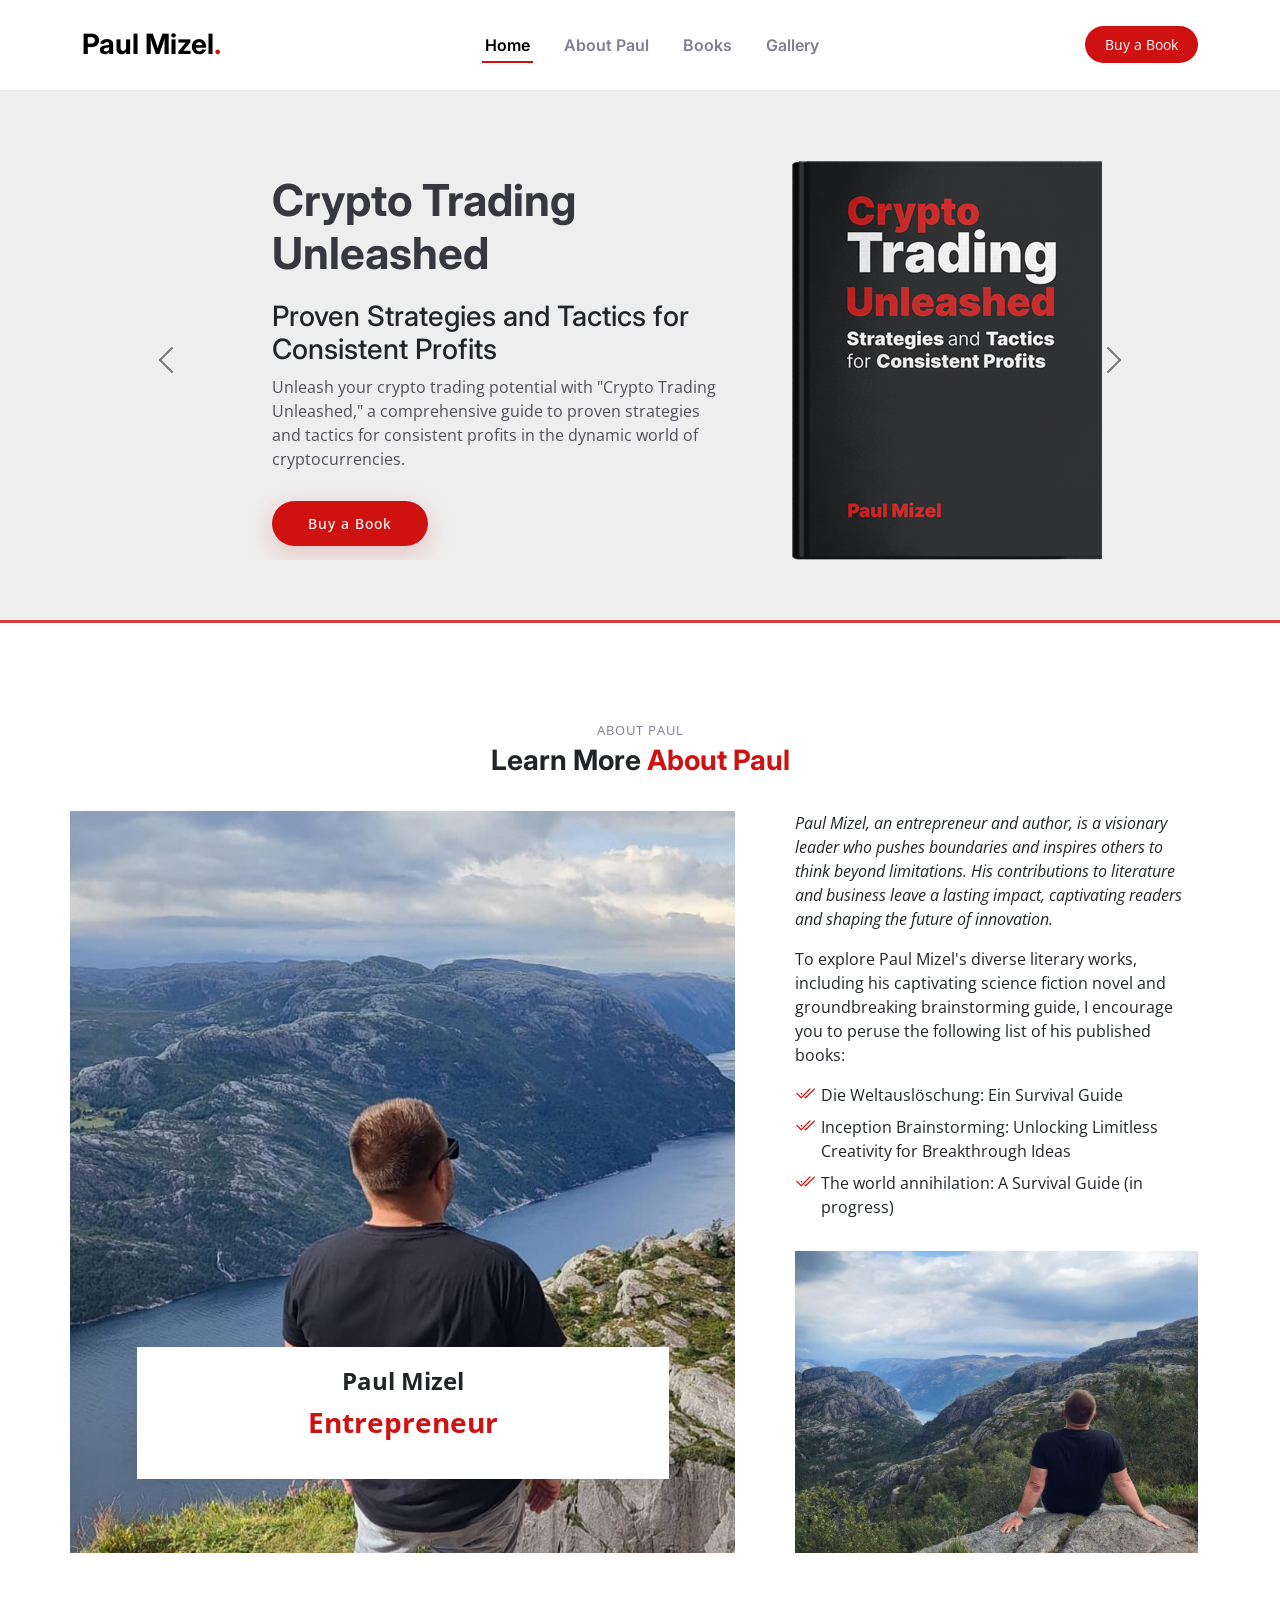
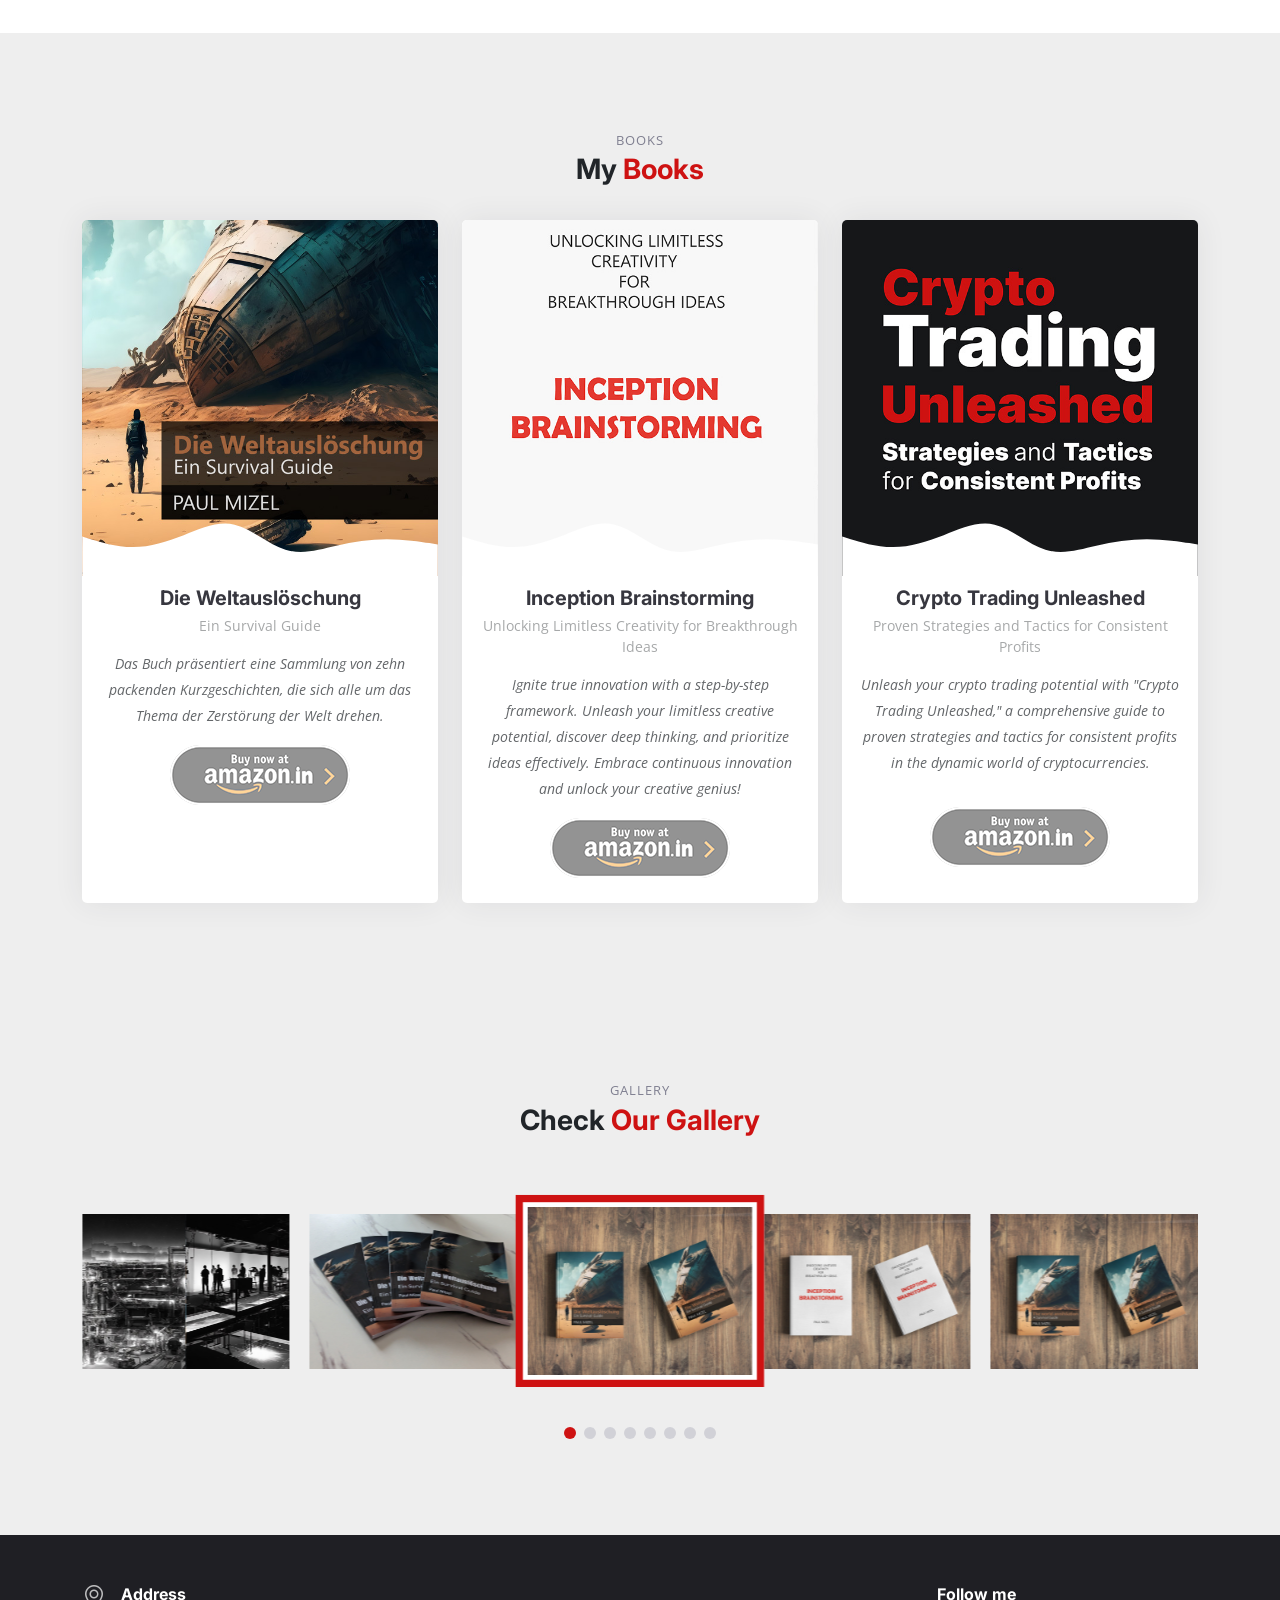
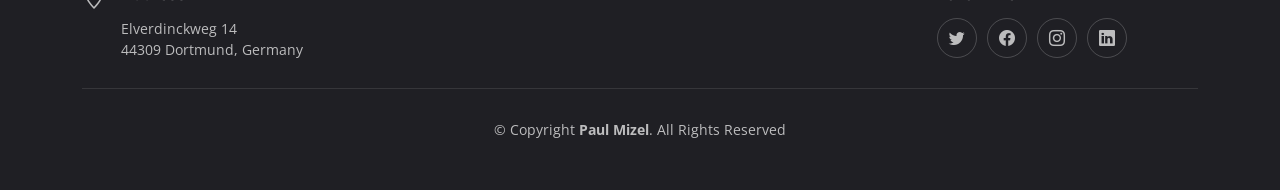
==== commit 0601e17a: "update carusel" ====
--- a/docs/index.html
+++ b/docs/index.html
@@ -75,6 +75,7 @@
 <div class="carousel-inner">
 <div class="carousel-item active">
 <div class="row justify-content-between gy-5">
+<div class="col-lg-2"></div>
 <div
 class="col-lg-5 order-2 order-lg-1 d-flex flex-column justify-content-center align-items-center align-items-lg-start text-center text-lg-start">
 <h2 data-aos="fade-up">Crypto Trading Unleashed</h2>
@@ -94,6 +95,7 @@
 </div>
 <div class="carousel-item">
 <div class="row justify-content-between gy-5">
+<div class="col-lg-2"></div>
 <div
 class="col-lg-5 order-2 order-lg-1 d-flex flex-column justify-content-center align-items-center align-items-lg-start text-center text-lg-start">
 <h2 data-aos="fade-up">Die Weltauslöschung</h2>
@@ -114,6 +116,7 @@
 </div>
 <div class="carousel-item">
 <div class="row justify-content-between gy-5">
+<div class="col-lg-2"></div>
 <div
 class="col-lg-5 order-2 order-lg-1 d-flex flex-column justify-content-center align-items-center align-items-lg-start text-center text-lg-start">
 <h2 data-aos="fade-up">Inception Brainstorming</h2>
--- a/docs/assets/css/main.css
+++ b/docs/assets/css/main.css
@@ -1670,9 +1670,6 @@
     filter: invert(100%);
 }
 
-.carousel-control-prev {
-  left: -150px !important;
-}
 
 .a-hover{
   opacity: 0.5;
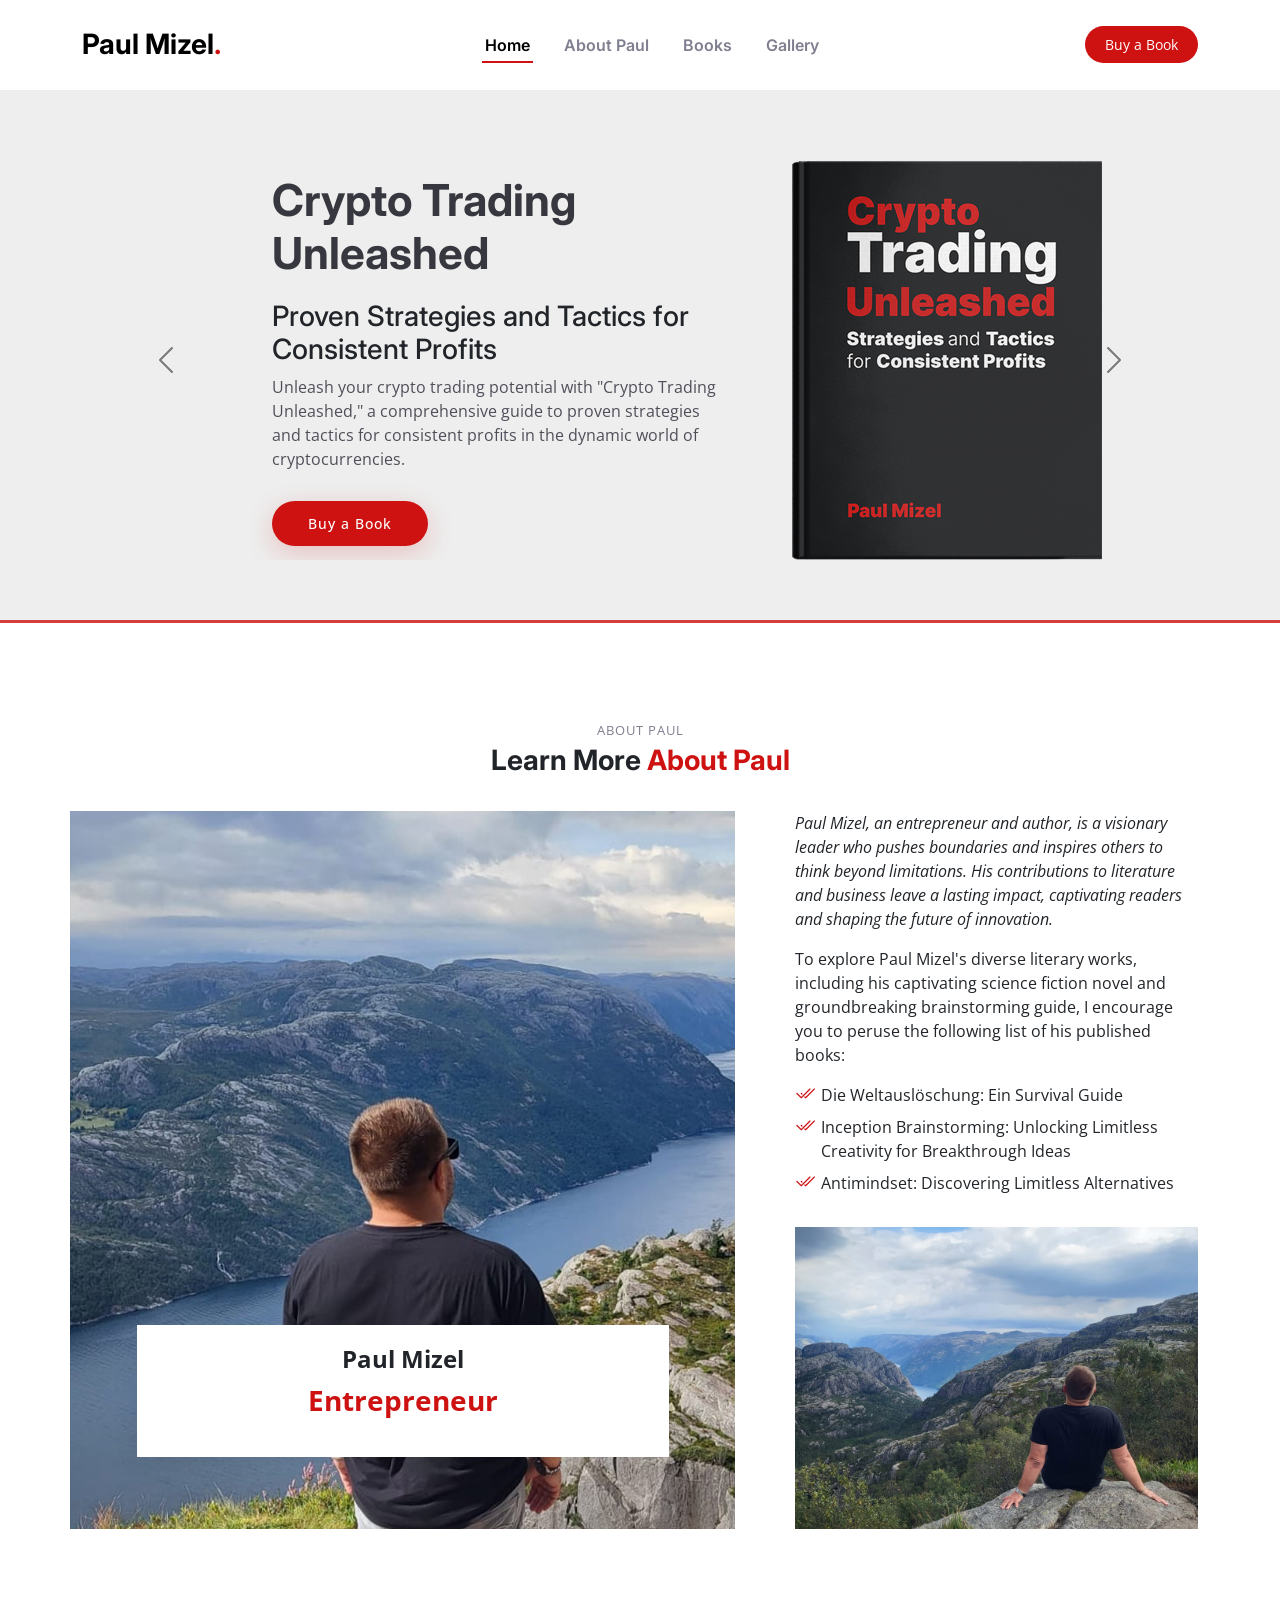
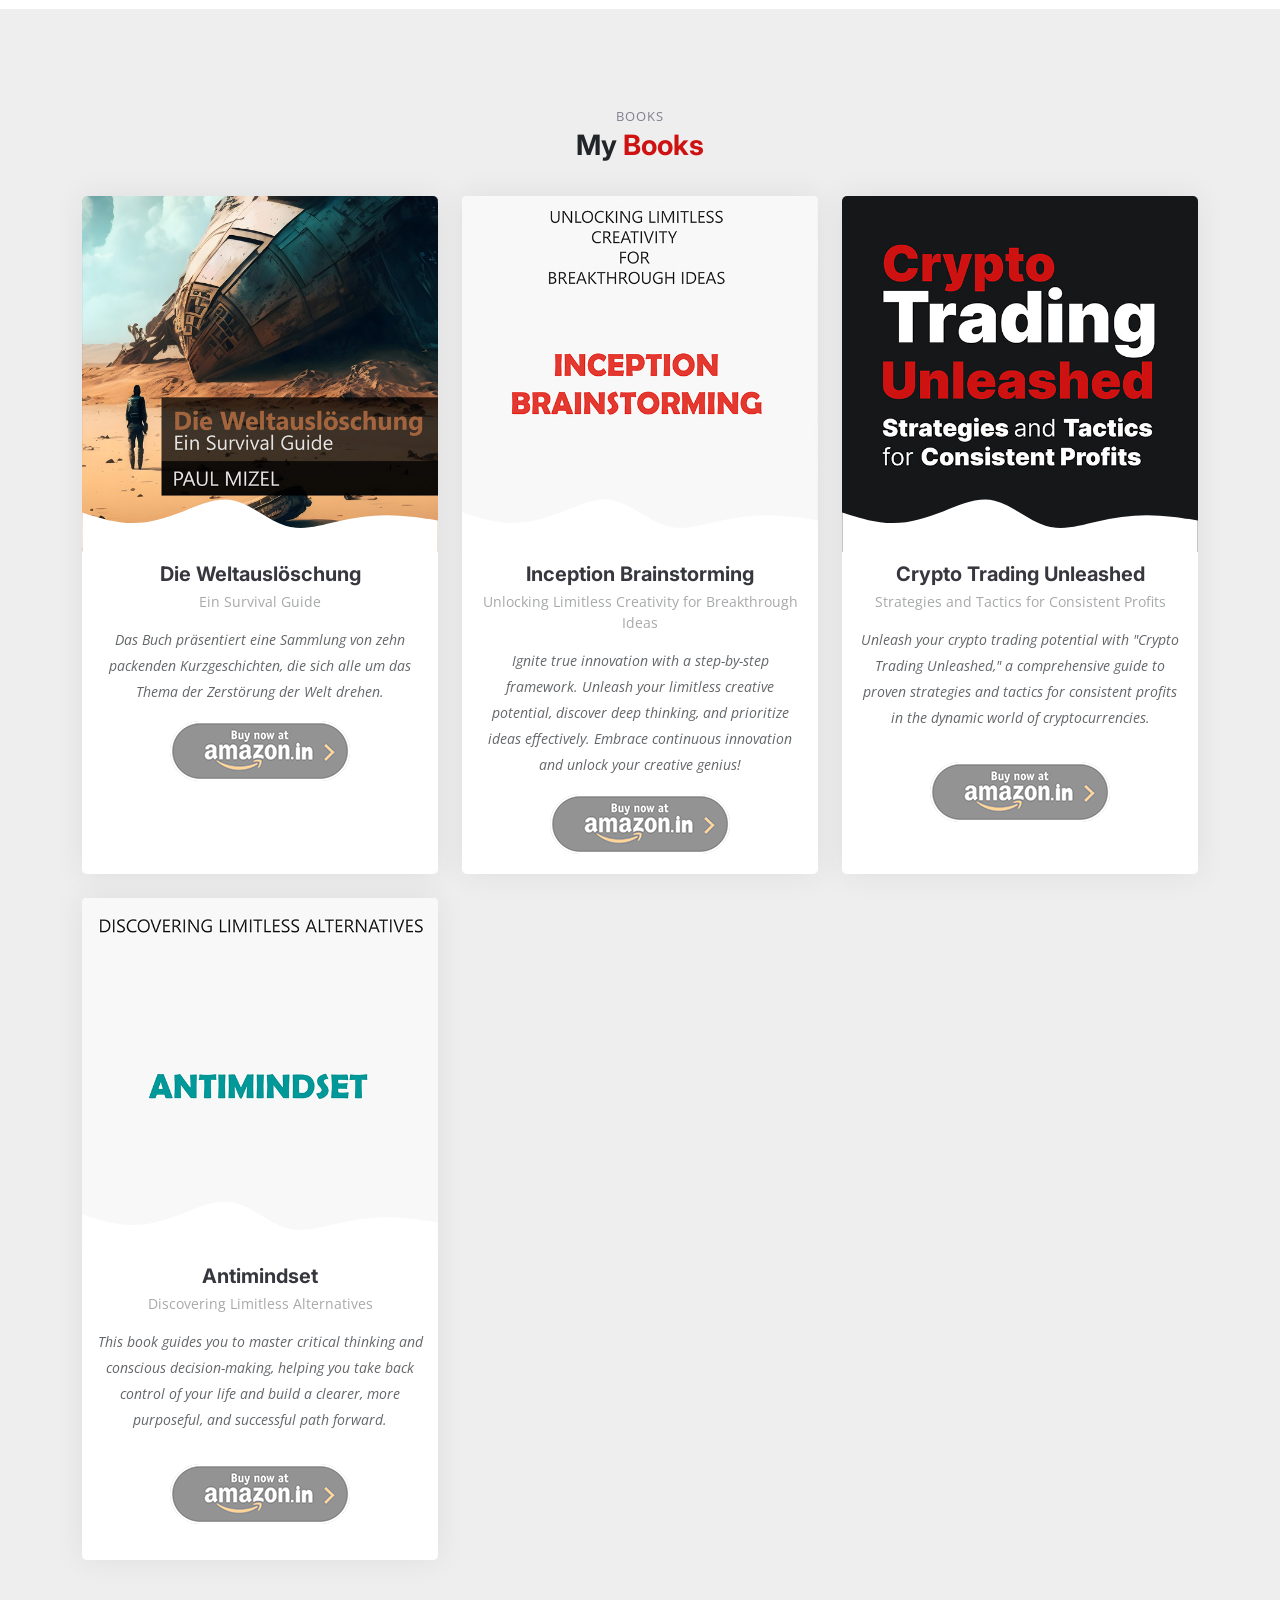
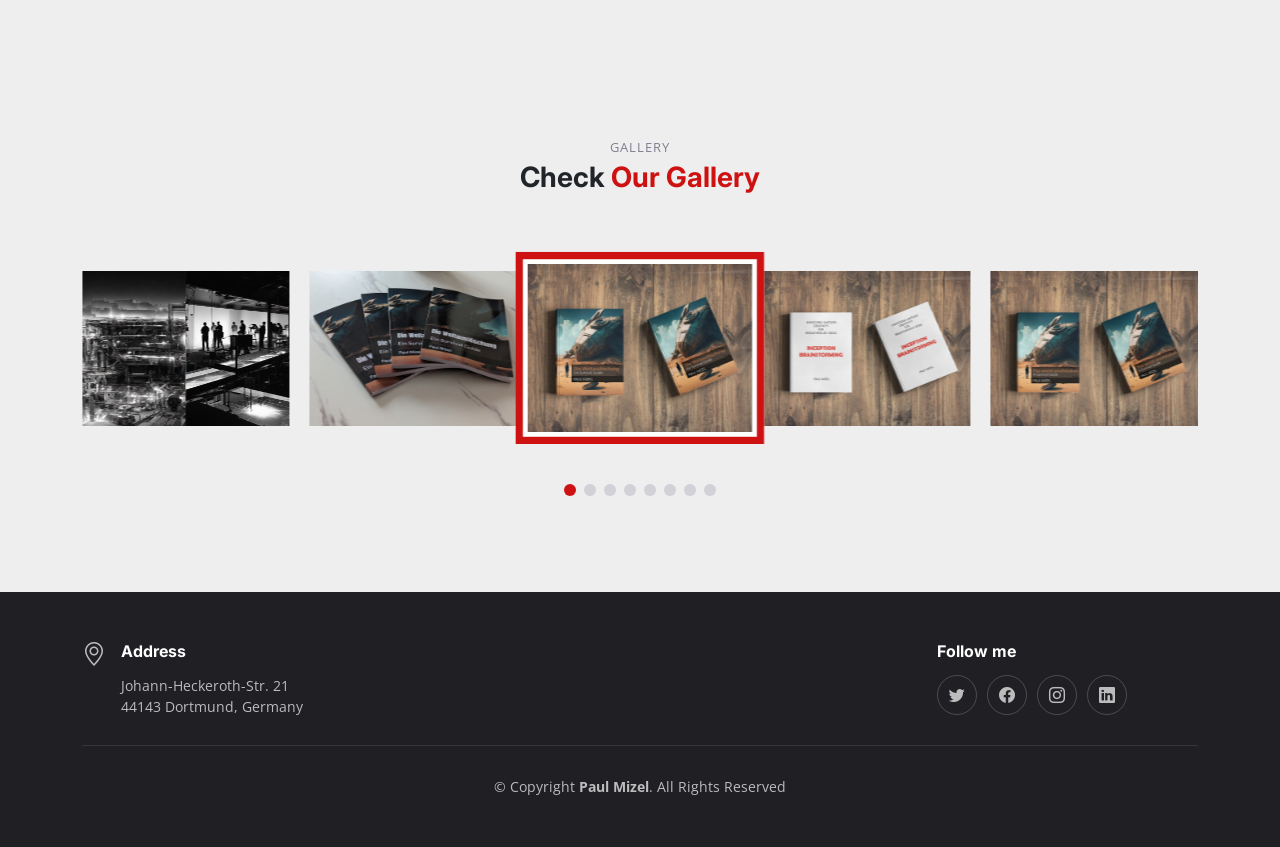
==== commit 24106186: "update website: antimindset" ====
--- a/docs/index.html
+++ b/docs/index.html
@@ -4,8 +4,7 @@
 <meta charset="utf-8">
 <meta content="width=device-width, initial-scale=1.0" name="viewport">
 <title>Paul Mizel</title>
-<meta content="" name="description">
-<meta content="" name="keywords">
+<meta content="Author and serial entrepreneur." name="description">
 <!-- Favicons -->
 <link href="assets/img/favicon.png" rel="icon">
 <link href="assets/img/apple-touch-icon.png" rel="apple-touch-icon">
@@ -81,7 +80,8 @@
 <h2 data-aos="fade-up">Crypto Trading Unleashed</h2>
 <h3 data-aos="fade-up">Proven Strategies and Tactics for Consistent Profits</h3>
 <p data-aos="fade-up" data-aos-delay="100">
-Unleash your crypto trading potential with "Crypto Trading Unleashed," a comprehensive guide to proven strategies and tactics for consistent profits in the dynamic world of cryptocurrencies.
+Unleash your crypto trading potential with "Crypto Trading Unleashed," a comprehensive guide to proven
+strategies and tactics for consistent profits in the dynamic world of cryptocurrencies.
 </p>
 <div class="d-flex" data-aos="fade-up" data-aos-delay="200">
 <a href="https://www.amazon.de/dp/B0C9S7QV54" class="btn-book-a-table" target="_blank">Buy a Book</a>
@@ -122,9 +122,11 @@
 <h2 data-aos="fade-up">Inception Brainstorming</h2>
 <h3 data-aos="fade-up">Unlocking Limitless Creativity for Breakthrough Ideas</h3>
 <p data-aos="fade-up" data-aos-delay="100">
-Ignite true innovation with a step-by-step framework! Unleash your creative potential, explore deep thinking,
+Ignite true innovation with a step-by-step framework! Unleash your creative potential, explore deep
+thinking,
 ask powerful questions, and evaluate ideas effectively.
-This book equips entrepreneurs, team leaders, and individuals with tools for continuous innovation. Unlock
+This book equips entrepreneurs, team leaders, and individuals with tools for continuous innovation.
+Unlock
 your creative genius and unleash possibilities!
 </p>
 <div class="d-flex" data-aos="fade-up" data-aos-delay="200">
@@ -137,12 +139,34 @@
 </div>
 </div>
 </div>
-</div>
-<button class="carousel-control-prev" type="button" data-bs-target="#carouselExampleControls" data-bs-slide="prev">
+<div class="carousel-item">
+<div class="row justify-content-between gy-5">
+<div class="col-lg-2"></div>
+<div
+class="col-lg-5 order-2 order-lg-1 d-flex flex-column justify-content-center align-items-center align-items-lg-start text-center text-lg-start">
+<h2 data-aos="fade-up">Antimindset</h2>
+<h3 data-aos="fade-up">Discovering Limitless Alternatives</h3>
+<p data-aos="fade-up" data-aos-delay="100">
+This book guides you to master critical thinking and conscious decision-making, helping you take back
+control of your life and build a clearer, more purposeful, and successful path forward.
+</p>
+<div class="d-flex" data-aos="fade-up" data-aos-delay="200">
+<a href="https://www.amazon.com/dp/B0GXVPWP3D" class="btn-book-a-table" target="_blank">Buy a Book</a>
+</div>
+</div>
+<div class="col-lg-5 order-1 order-lg-2 text-center text-lg-start">
+<img src="assets/img/hero-img-4.png" class="img-fluid" alt="" data-aos="zoom-out" data-aos-delay="300">
+</div>
+</div>
+</div>
+</div>
+<button class="carousel-control-prev" type="button" data-bs-target="#carouselExampleControls"
+data-bs-slide="prev">
 <span class="carousel-control-prev-icon" aria-hidden="true"></span>
 <span class="visually-hidden">Previous</span>
 </button>
-<button class="carousel-control-next" type="button" data-bs-target="#carouselExampleControls" data-bs-slide="next">
+<button class="carousel-control-next" type="button" data-bs-target="#carouselExampleControls"
+data-bs-slide="next">
 <span class="carousel-control-next-icon" aria-hidden="true"></span>
 <span class="visually-hidden">Next</span>
 </button>
@@ -181,7 +205,7 @@
 <li><i class="bi bi-check2-all"></i> Die Weltauslöschung: Ein Survival Guide</li>
 <li><i class="bi bi-check2-all"></i> Inception Brainstorming: Unlocking Limitless Creativity for
 Breakthrough Ideas</li>
-<li><i class="bi bi-check2-all"></i> The world annihilation: A Survival Guide (in progress)</li>
+<li><i class="bi bi-check2-all"></i> Antimindset: Discovering Limitless Alternatives</li>
 </ul>
 <div class="position-relative mt-4">
 <img src="assets/img/about-2.jpg" class="img-fluid" alt="">
@@ -215,7 +239,8 @@
 <span>Ein Survival Guide</span>
 <p>Das Buch präsentiert eine Sammlung von zehn packenden Kurzgeschichten,
 die sich alle um das Thema der Zerstörung der Welt drehen. </p>
-<a href="https://www.amazon.de/dp/B0C51XG72P" target="_blank" class="a-hover"><img src="assets/img/amazon.png"/></a>
+<a href="https://www.amazon.de/dp/B0C51XG72P" target="_blank" class="a-hover"><img
+src="assets/img/amazon.png" /></a>
 </div>
 </div>
 </div><!-- End Chefs Member -->
@@ -234,7 +259,8 @@
 <p>Ignite true innovation with a step-by-step framework. Unleash your limitless creative potential,
 discover deep thinking, and prioritize ideas effectively.
 Embrace continuous innovation and unlock your creative genius!</p>
-<a href="https://www.amazon.com/dp/B0C5P9NNXL" target="_blank" class="a-hover"><img src="assets/img/amazon.png"/></a>
+<a href="https://www.amazon.com/dp/B0C5P9NNXL" target="_blank" class="a-hover"><img
+src="assets/img/amazon.png" /></a>
 </div>
 </div>
 </div><!-- End Chefs Member -->
@@ -249,10 +275,33 @@
 </div>
 <div class="member-info">
 <h4>Crypto Trading Unleashed</h4>
-<span>Proven Strategies and Tactics for Consistent Profits</span>
-<p>Unleash your crypto trading potential with "Crypto Trading Unleashed," a comprehensive guide to proven strategies and tactics for consistent profits in the dynamic world of cryptocurrencies. </p>
-<p>
-<a href="https://www.amazon.de/dp/B0C9S7QV54" target="_blank" class="a-hover"><img src="assets/img/amazon.png"/></a>
+<span>Strategies and Tactics for Consistent Profits</span>
+<p>Unleash your crypto trading potential with "Crypto Trading Unleashed," a comprehensive guide to proven
+strategies and tactics for consistent profits in the dynamic world of cryptocurrencies. </p>
+<p>
+<a href="https://www.amazon.de/dp/B0C9S7QV54" target="_blank" class="a-hover"><img
+src="assets/img/amazon.png" /></a>
+</p>
+</div>
+</div>
+</div><!-- End Chefs Member -->
+<div class="col-lg-4 col-md-6 d-flex align-items-stretch" data-aos="fade-up" data-aos-delay="300">
+<div class="chef-member">
+<div class="member-img">
+<img src="assets/img/books/4.jpg" class="img-fluid" alt="">
+<div class="social">
+<a href=""><i class="bi bi-eye"></i></a>
+<a href=""><i class="bi bi-bag"></i></a>
+</div>
+</div>
+<div class="member-info">
+<h4>Antimindset</h4>
+<span>Discovering Limitless Alternatives</span>
+<p>This book guides you to master critical thinking and conscious decision-making, helping you take back
+control of your life and build a clearer, more purposeful, and successful path forward. </p>
+<p>
+<a href="https://www.amazon.com/dp/B0GXVPWP3D" target="_blank" class="a-hover"><img
+src="assets/img/amazon.png" /></a>
 </p>
 </div>
 </div>
@@ -315,8 +364,8 @@
 <div>
 <h4>Address</h4>
 <p>
-Elverdinckweg 14 <br>
-44309 Dortmund, Germany<br>
+Johann-Heckeroth-Str. 21 <br>
+44143 Dortmund, Germany<br>
 </p>
 </div>
 </div>
